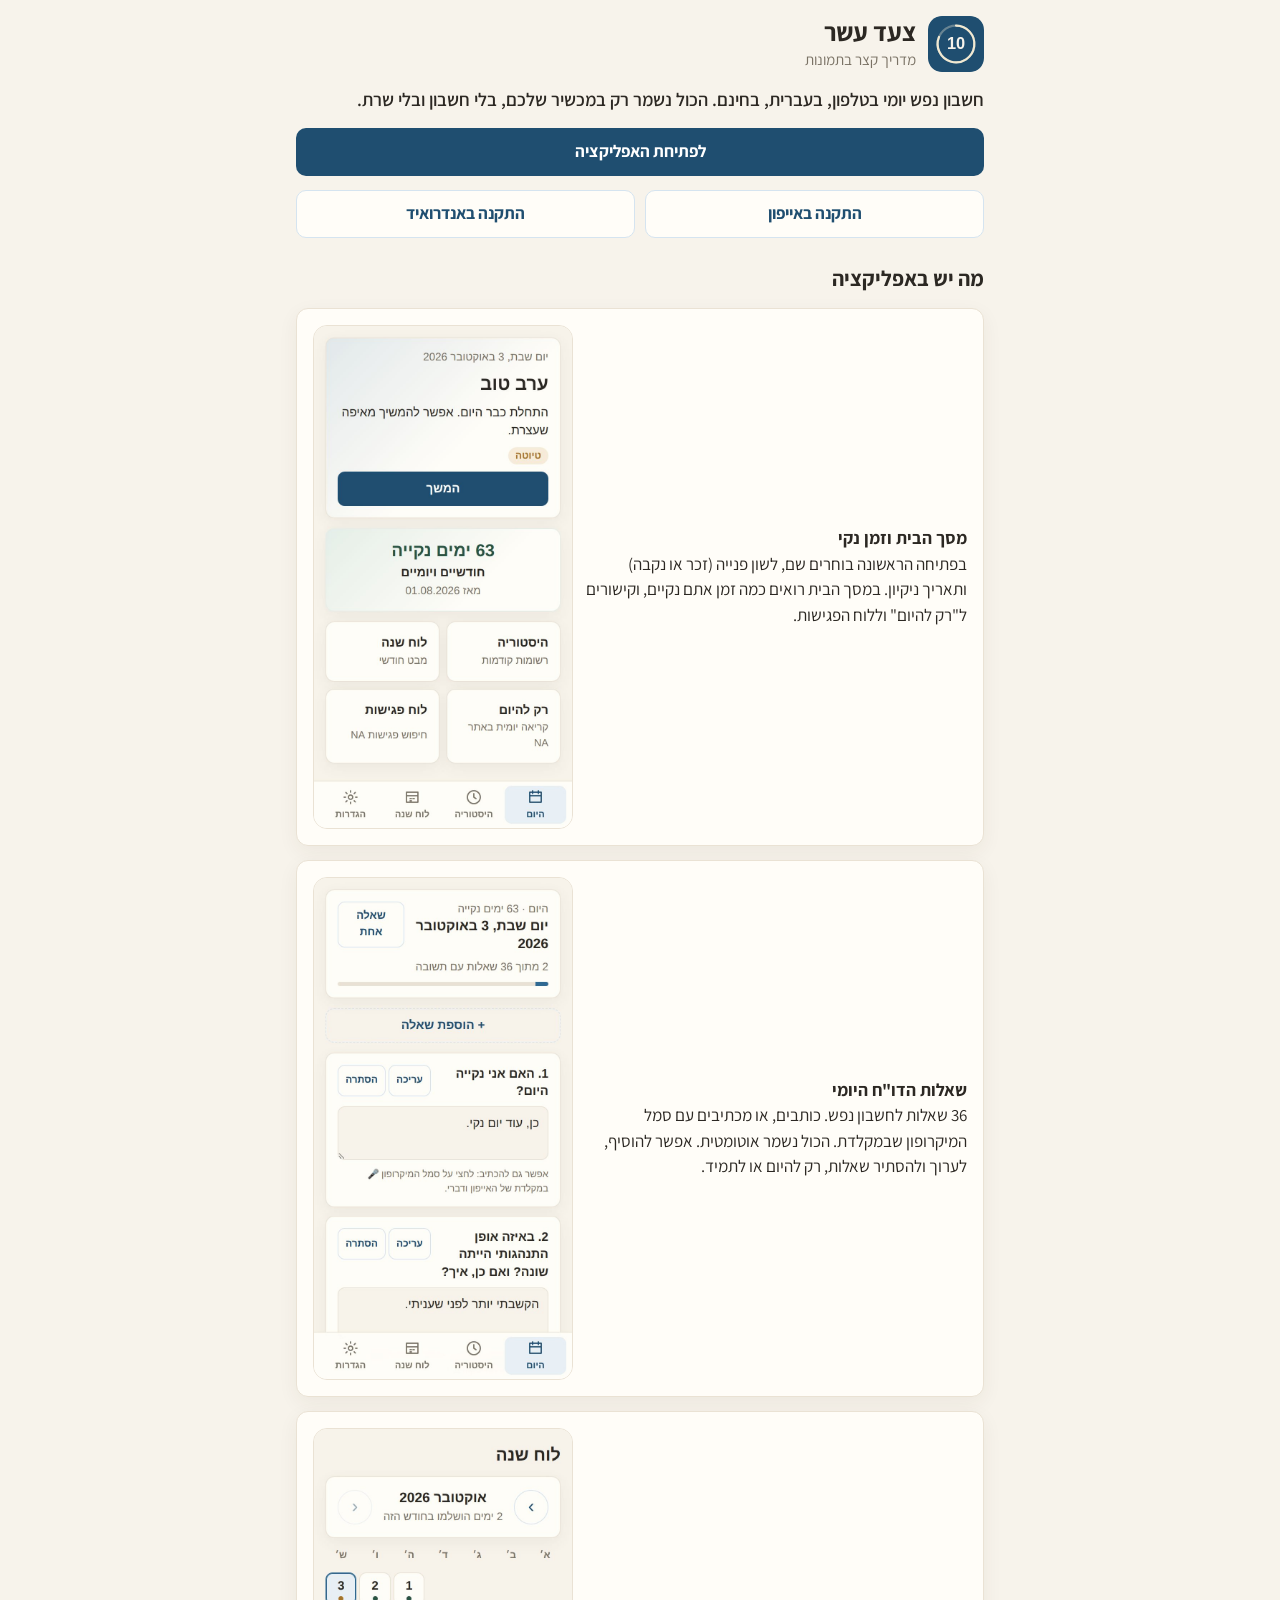
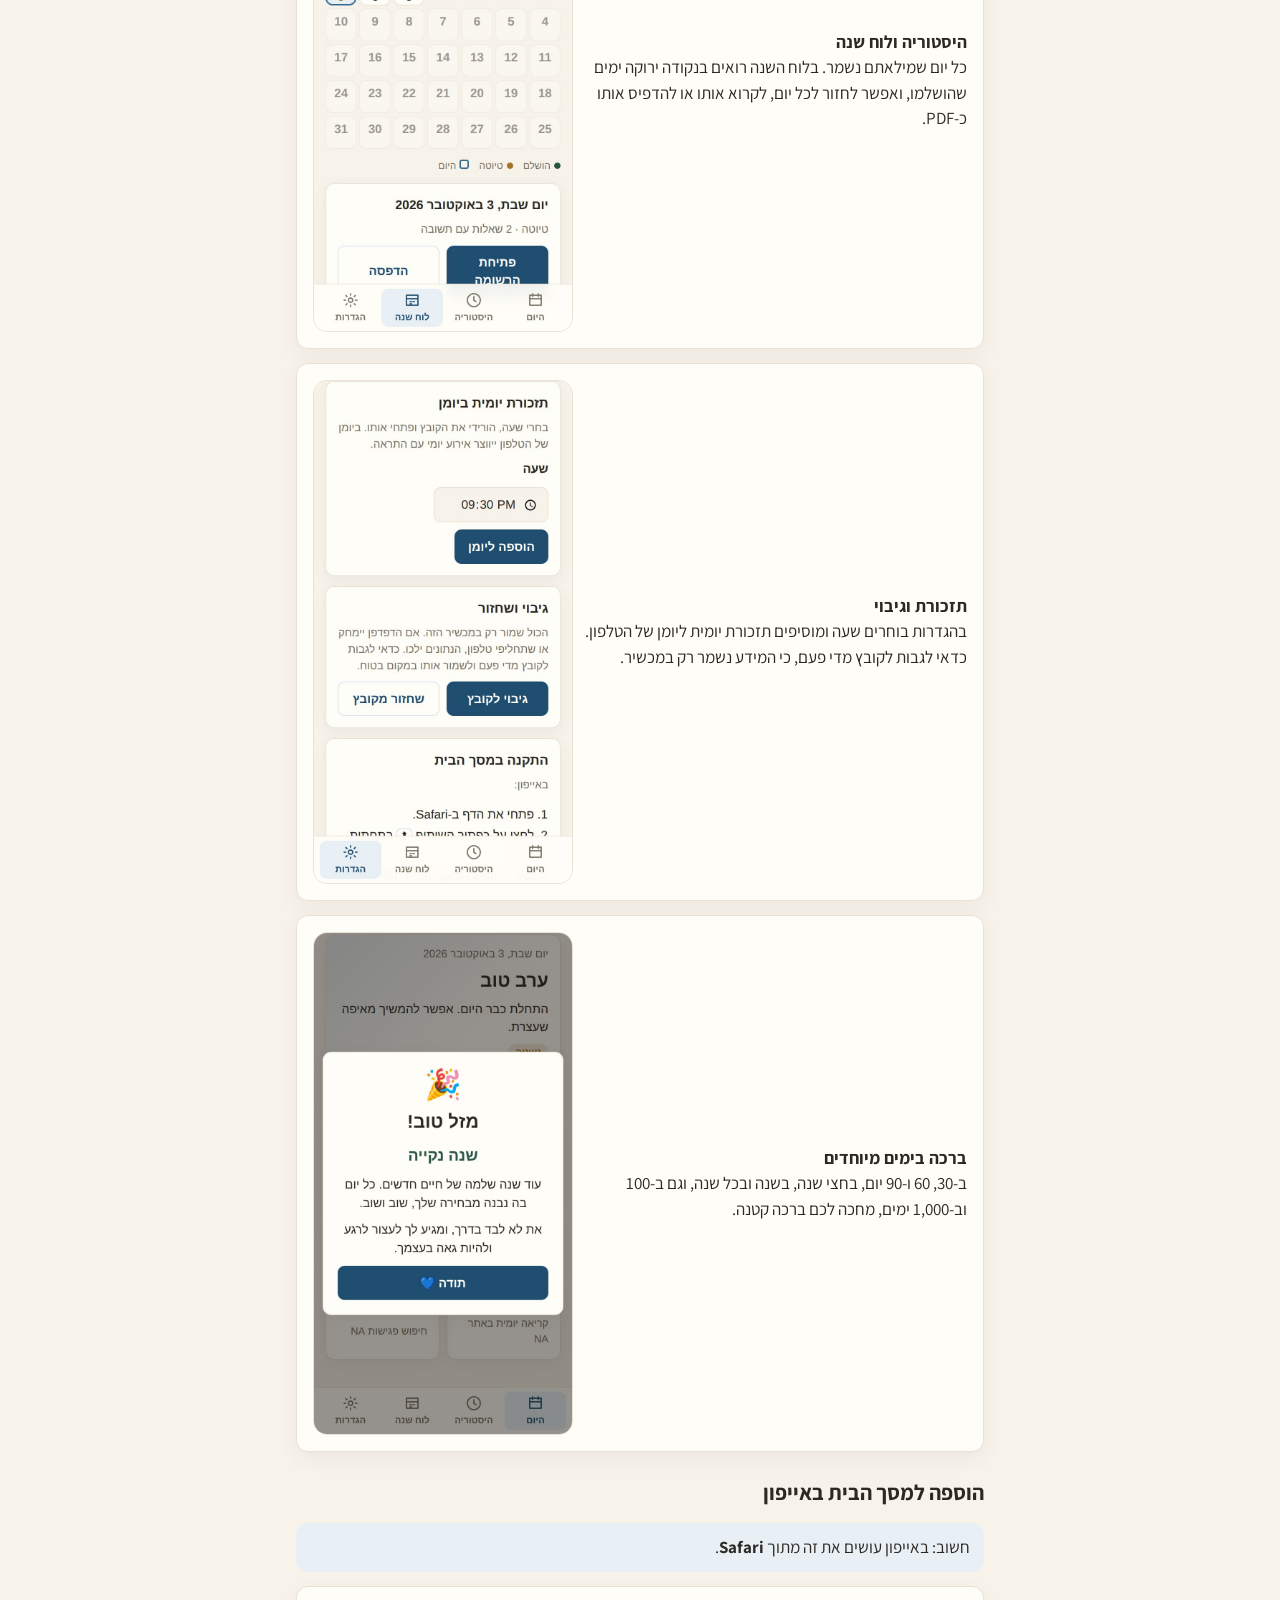
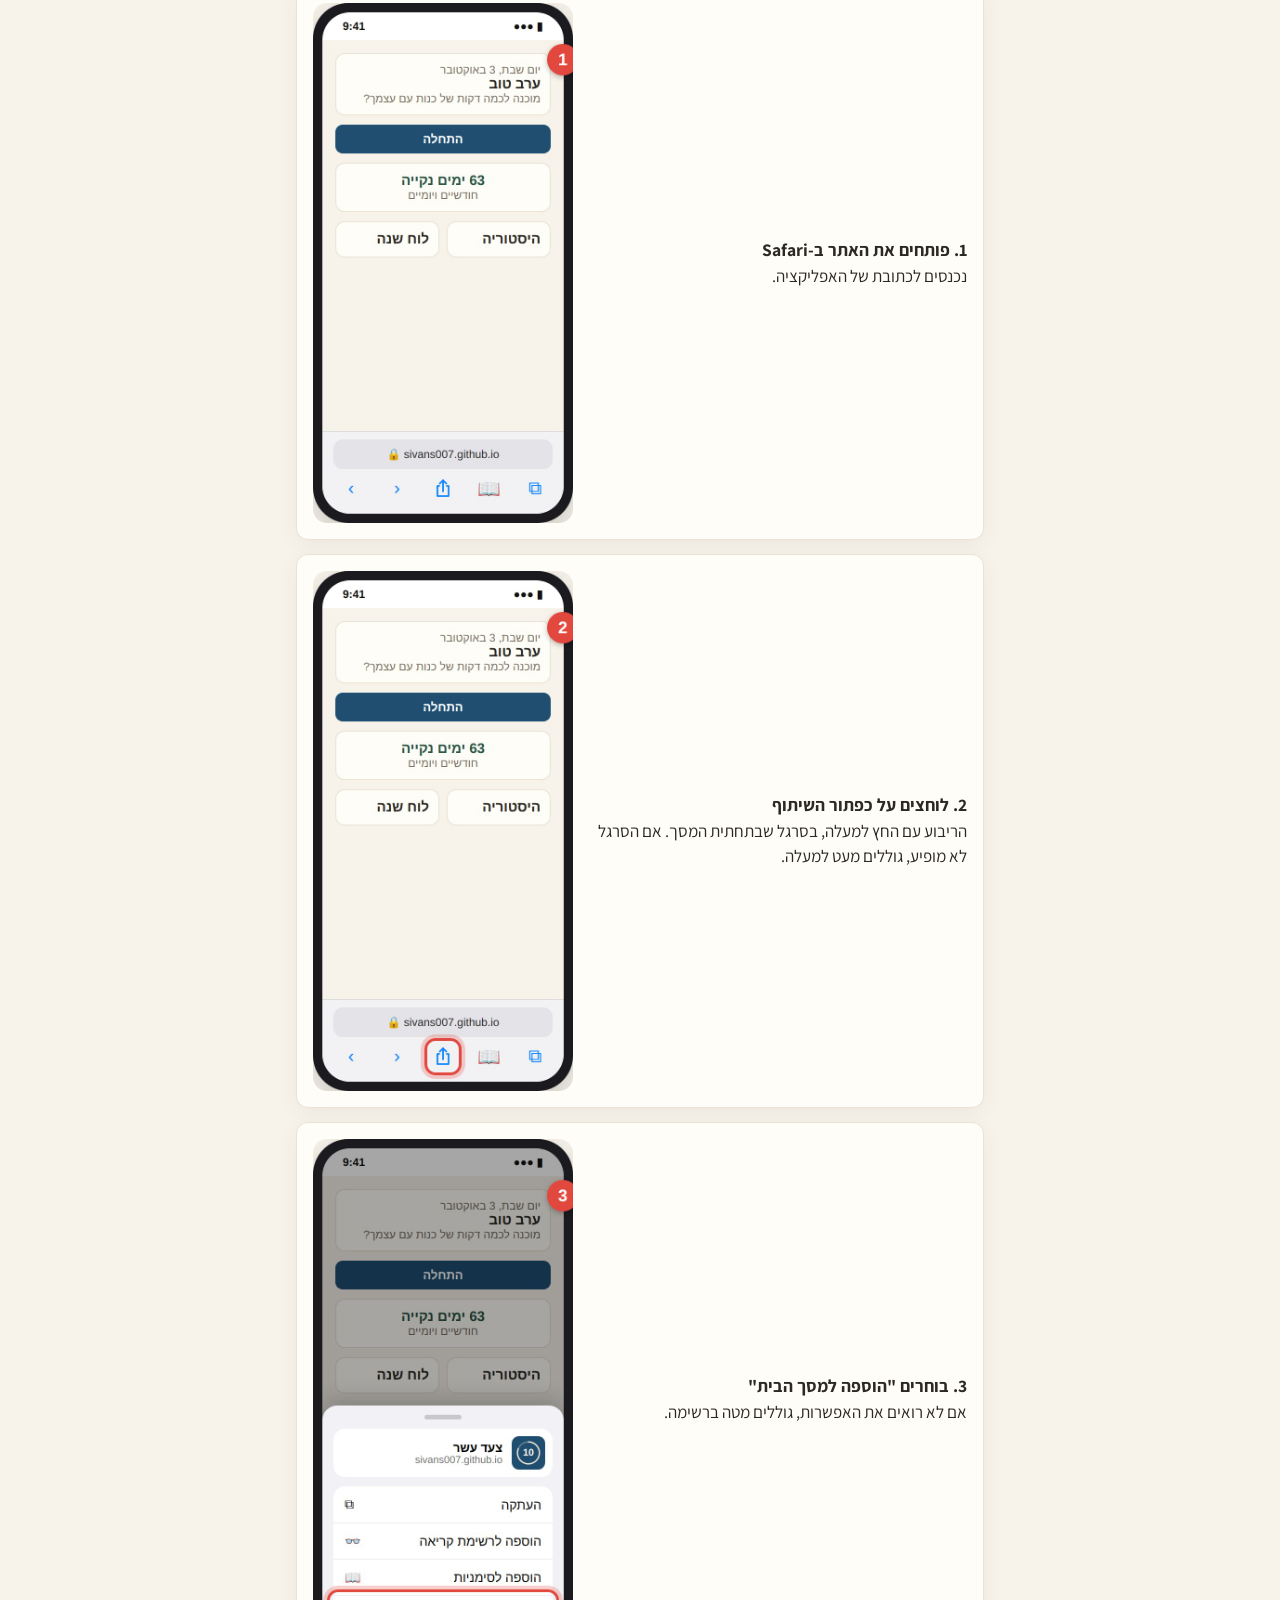
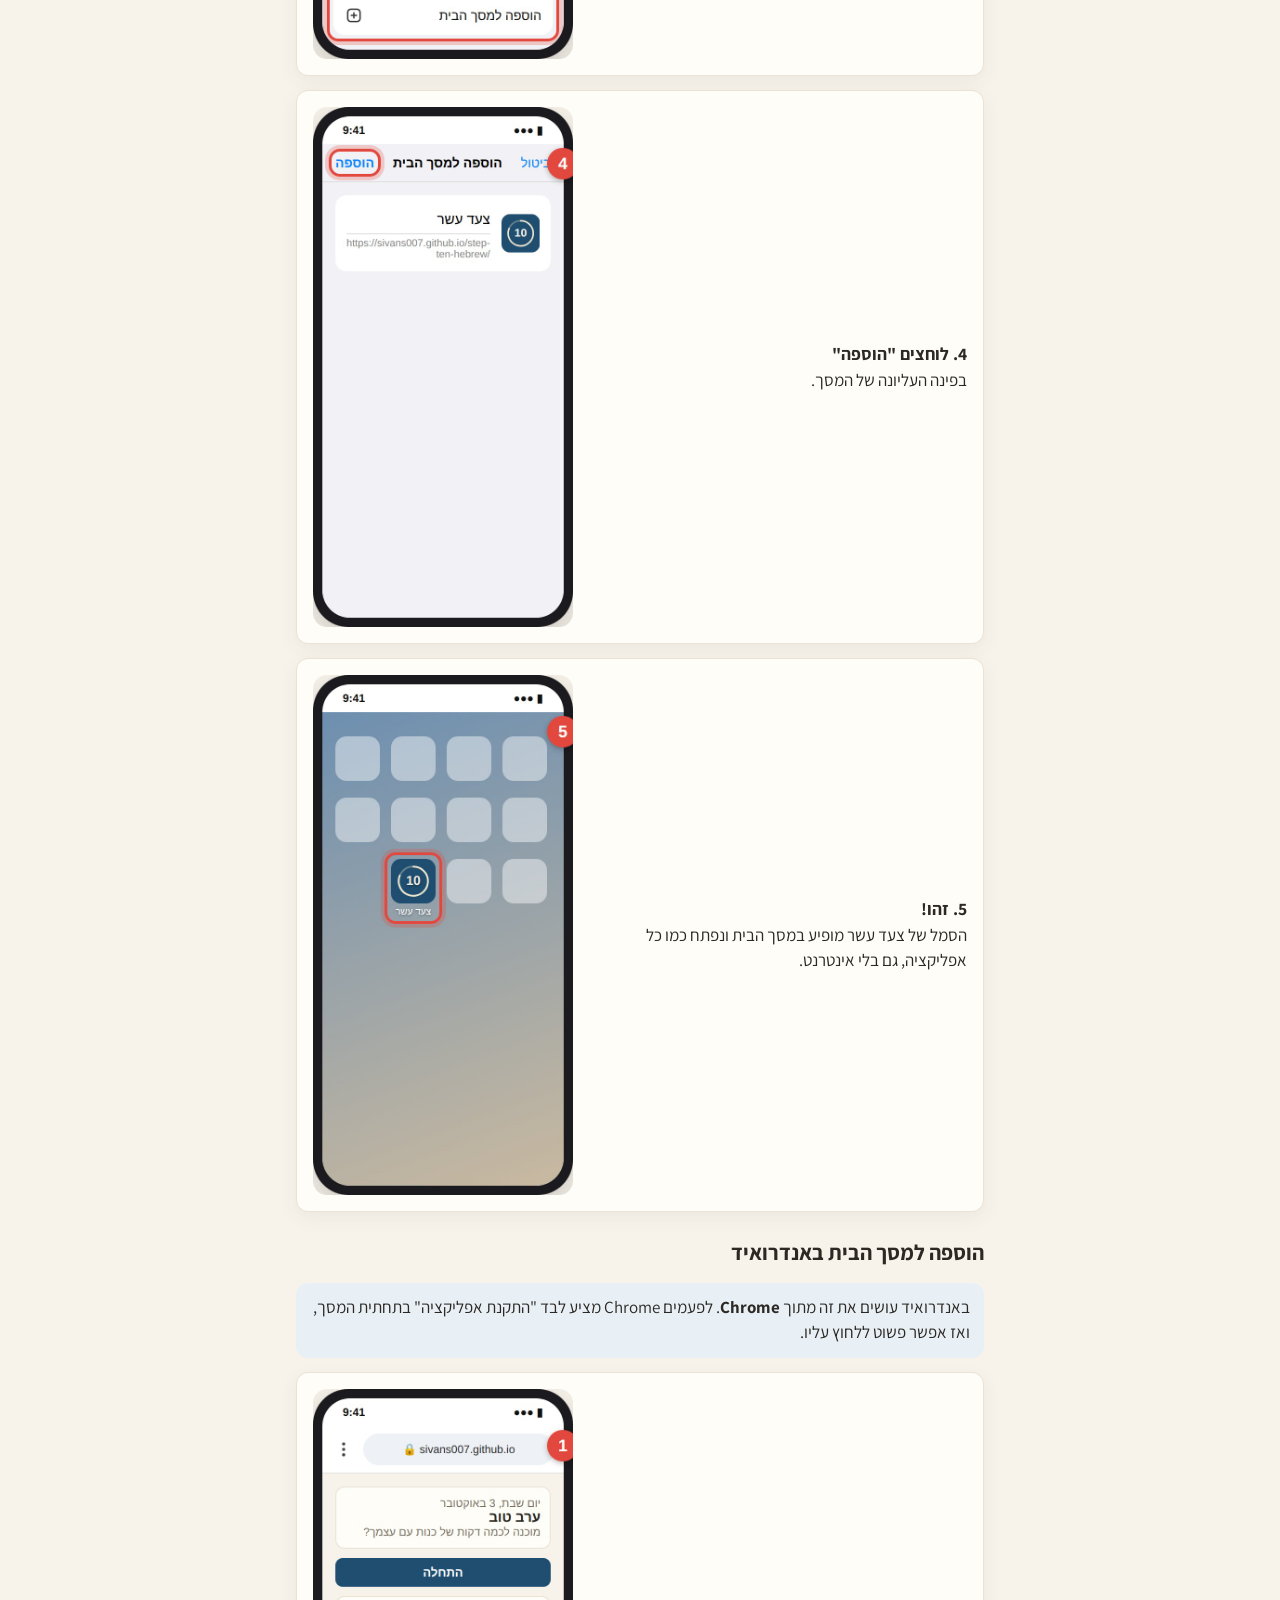
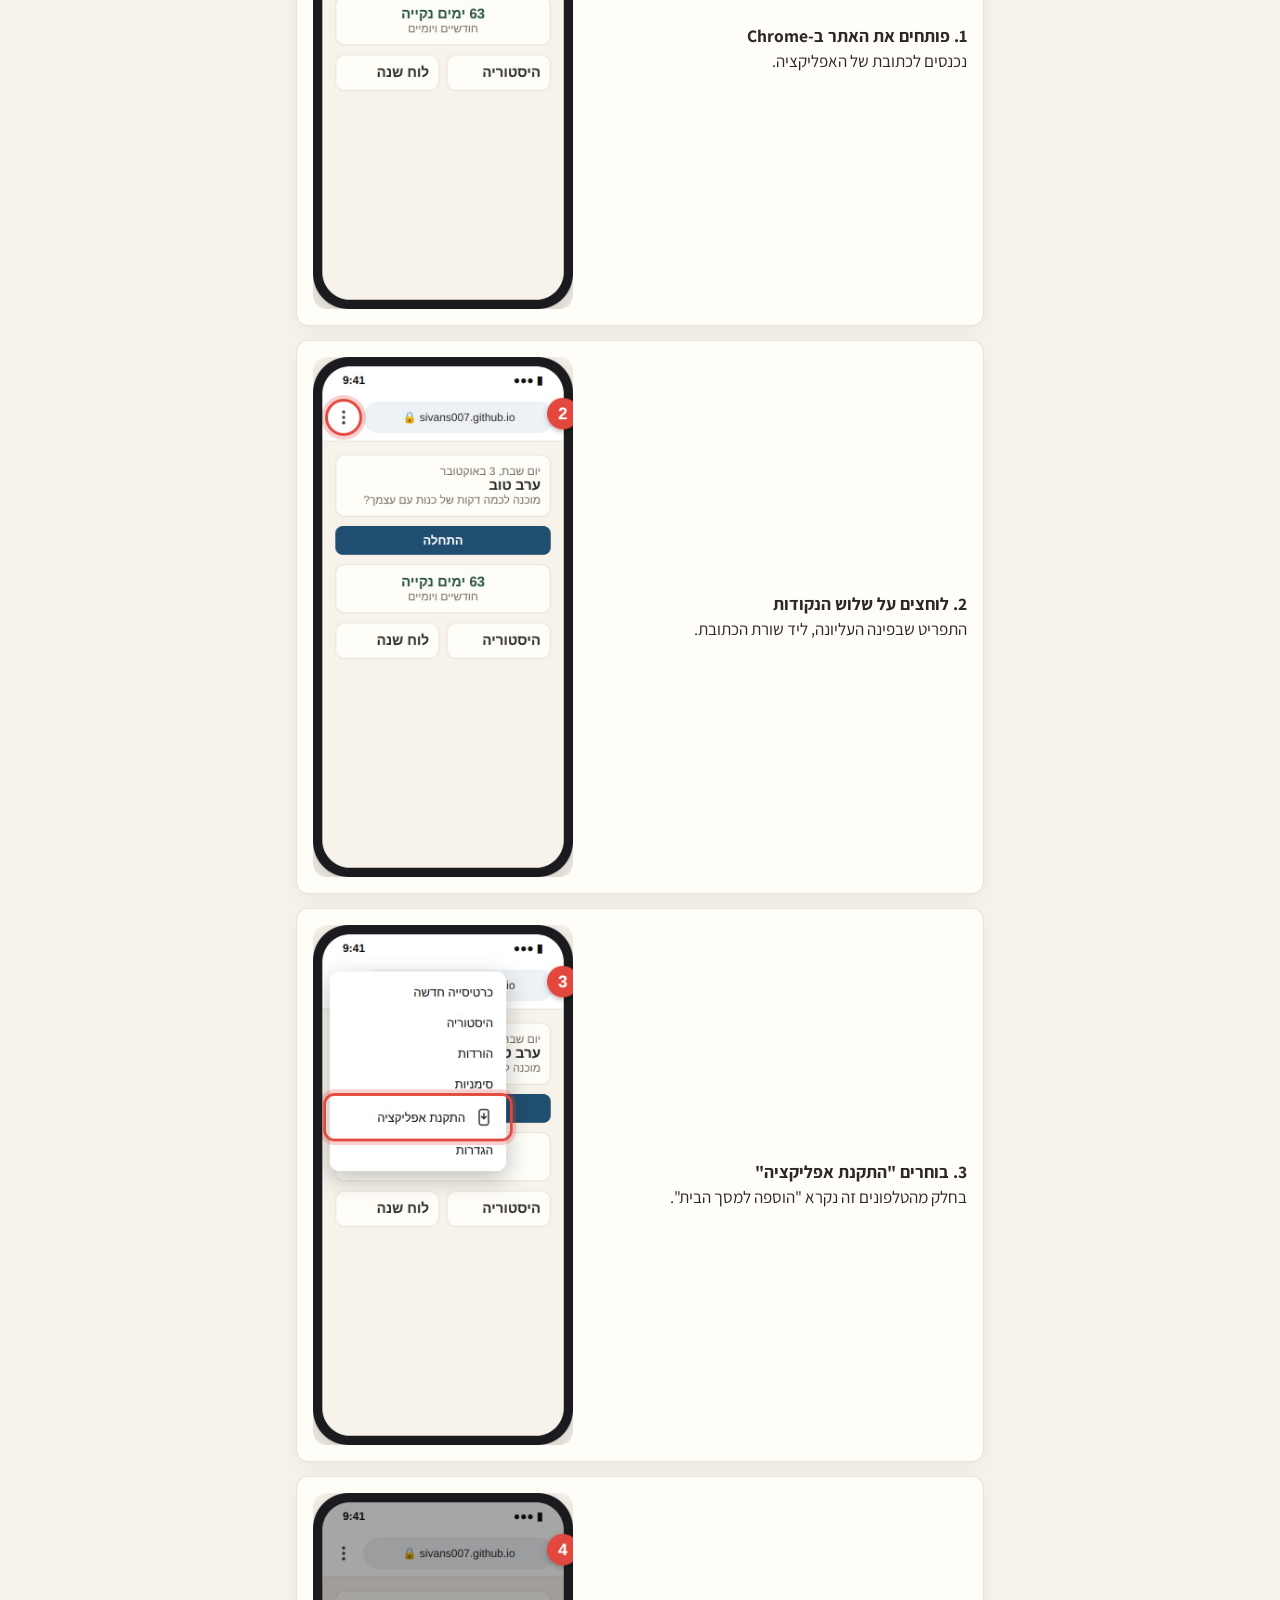
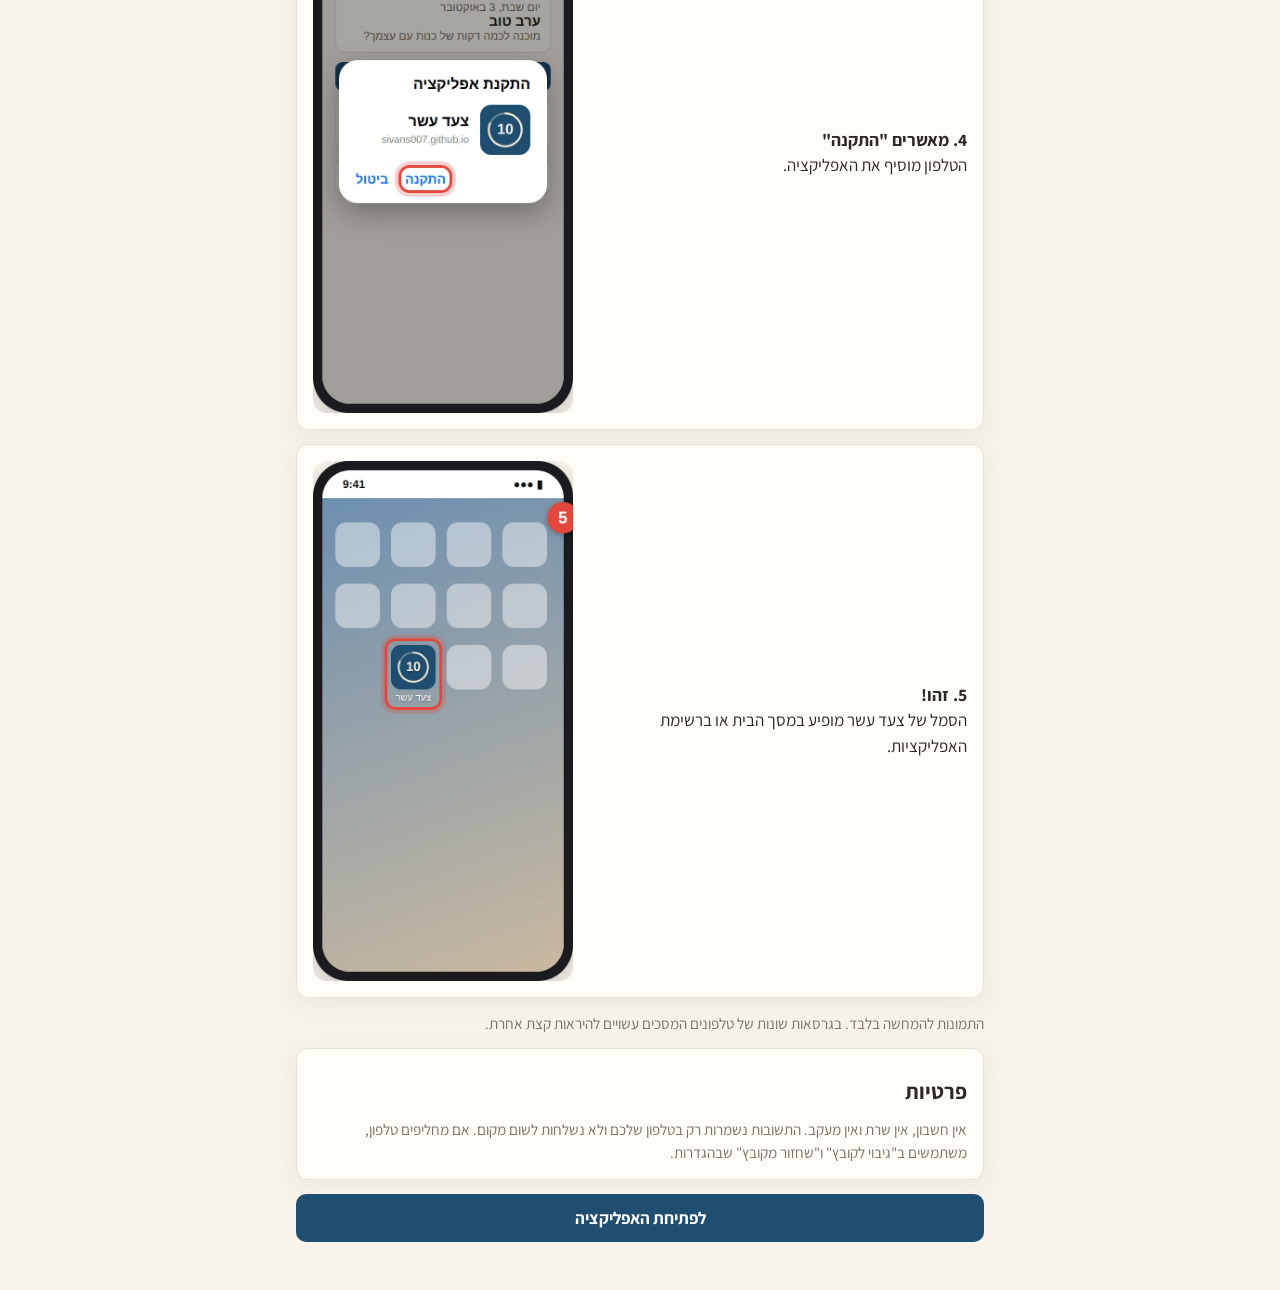
==== guide.html @ 10d36776 "Add an illustrated guide page with install steps guide.html explains the app briefly with screenshot" ====
<!doctype html>
<html lang="he" dir="rtl">
  <head>
    <meta charset="utf-8" />
    <meta name="viewport" content="width=device-width, initial-scale=1, viewport-fit=cover" />
    <title>צעד עשר: מדריך</title>
    <meta name="description" content="מדריך קצר לאפליקציית צעד עשר, ואיך מוסיפים אותה למסך הבית באייפון ובאנדרואיד." />
    <meta name="theme-color" content="#f7f3eb" media="(prefers-color-scheme: light)" />
    <meta name="theme-color" content="#1a1712" media="(prefers-color-scheme: dark)" />
    <link rel="manifest" href="manifest.webmanifest" />
    <link rel="icon" href="icons/icon.svg" type="image/svg+xml" />
    <link rel="apple-touch-icon" href="icons/apple-touch-icon.png" />
    <link rel="preconnect" href="https://fonts.googleapis.com" />
    <link rel="preconnect" href="https://fonts.gstatic.com" crossorigin />
    <link rel="stylesheet" href="https://fonts.googleapis.com/css2?family=Assistant:wght@400;600;700;800&display=swap" />
    <link rel="stylesheet" href="styles.css" />
    <style>
      .guide {
        padding-bottom: 48px;
      }

      .guide-top {
        display: flex;
        align-items: center;
        gap: 12px;
      }

      .guide-top img {
        border-radius: 14px;
      }

      .guide-top h1 {
        font-size: 1.6rem;
        line-height: 1.2;
      }

      .guide h2 {
        font-size: 1.35rem;
        margin-top: 10px;
      }

      .jump {
        display: grid;
        grid-template-columns: 1fr 1fr;
        gap: 10px;
      }

      .feature {
        display: grid;
        gap: 12px;
      }

      .feature h3,
      .step h3 {
        margin: 0;
        font-size: 1.1rem;
      }

      .shot {
        display: block;
        width: 100%;
        max-width: 300px;
        height: auto;
        justify-self: center;
        border-radius: 14px;
        border: 1px solid var(--line);
        background: #f7f3eb;
      }

      .steps {
        display: grid;
        gap: 14px;
      }

      .step {
        display: grid;
        gap: 10px;
      }

      .step .shot {
        border: 0;
        max-width: 260px;
        background: transparent;
      }

      .note {
        padding: 12px 14px;
        border-radius: var(--radius);
        background: var(--accent-soft);
        color: var(--text);
      }

      @media (min-width: 680px) {
        .feature,
        .step {
          grid-template-columns: 1fr 260px;
          align-items: center;
        }
      }
    </style>
  </head>
  <body>
    <main class="page guide">
      <header class="guide-top">
        <img src="icons/icon.svg" alt="" width="56" height="56" />
        <div>
          <h1>צעד עשר</h1>
          <p class="muted">מדריך קצר בתמונות</p>
        </div>
      </header>

      <p class="lead">חשבון נפש יומי בטלפון, בעברית, בחינם. הכול נשמר רק במכשיר שלכם, בלי חשבון ובלי שרת.</p>

      <div class="action-row">
        <a class="primary-button" href="./">לפתיחת האפליקציה</a>
      </div>

      <nav class="jump" aria-label="קפיצה להוראות התקנה">
        <a class="ghost-button" href="#iphone">התקנה באייפון</a>
        <a class="ghost-button" href="#android">התקנה באנדרואיד</a>
      </nav>

      <h2 id="what">מה יש באפליקציה</h2>

      <section class="card feature">
        <div>
          <h3>מסך הבית וזמן נקי</h3>
          <p>בפתיחה הראשונה בוחרים שם, לשון פנייה (זכר או נקבה) ותאריך ניקיון. במסך הבית רואים כמה זמן אתם נקיים, וקישורים ל"רק להיום" וללוח הפגישות.</p>
        </div>
        <img class="shot" src="guide/app-home.jpg" alt="מסך הבית: ברכה, כפתור התחלה וספירת ימים נקיים" width="360" height="700" loading="lazy" />
      </section>

      <section class="card feature">
        <div>
          <h3>שאלות הדו"ח היומי</h3>
          <p>36 שאלות לחשבון נפש. כותבים, או מכתיבים עם סמל המיקרופון שבמקלדת. הכול נשמר אוטומטית. אפשר להוסיף, לערוך ולהסתיר שאלות, רק להיום או לתמיד.</p>
        </div>
        <img class="shot" src="guide/app-questions.jpg" alt="מסך השאלות עם תשובות" width="360" height="700" loading="lazy" />
      </section>

      <section class="card feature">
        <div>
          <h3>היסטוריה ולוח שנה</h3>
          <p>כל יום שמילאתם נשמר. בלוח השנה רואים בנקודה ירוקה ימים שהושלמו, ואפשר לחזור לכל יום, לקרוא אותו או להדפיס אותו כ-PDF.</p>
        </div>
        <img class="shot" src="guide/app-calendar.jpg" alt="לוח שנה חודשי עם ימים מסומנים" width="360" height="700" loading="lazy" />
      </section>

      <section class="card feature">
        <div>
          <h3>תזכורת וגיבוי</h3>
          <p>בהגדרות בוחרים שעה ומוסיפים תזכורת יומית ליומן של הטלפון. כדאי לגבות לקובץ מדי פעם, כי המידע נשמר רק במכשיר.</p>
        </div>
        <img class="shot" src="guide/app-settings.jpg" alt="מסך ההגדרות: תזכורת ביומן וגיבוי" width="360" height="700" loading="lazy" />
      </section>

      <section class="card feature">
        <div>
          <h3>ברכה בימים מיוחדים</h3>
          <p>ב-30, 60 ו-90 יום, בחצי שנה, בשנה ובכל שנה, וגם ב-100 וב-1,000 ימים, מחכה לכם ברכה קטנה.</p>
        </div>
        <img class="shot" src="guide/app-milestone.jpg" alt="ברכת מזל טוב לשנה נקייה" width="360" height="700" loading="lazy" />
      </section>

      <h2 id="iphone">הוספה למסך הבית באייפון</h2>
      <p class="note">חשוב: באייפון עושים את זה מתוך <strong>Safari</strong>.</p>

      <div class="steps">
        <section class="card step">
          <div>
            <h3>1. פותחים את האתר ב-Safari</h3>
            <p>נכנסים לכתובת של האפליקציה.</p>
          </div>
          <img class="shot" src="guide/ios-1.jpg" alt="האפליקציה פתוחה ב-Safari" width="300" height="580" loading="lazy" />
        </section>
        <section class="card step">
          <div>
            <h3>2. לוחצים על כפתור השיתוף</h3>
            <p>הריבוע עם החץ למעלה, בסרגל שבתחתית המסך. אם הסרגל לא מופיע, גוללים מעט למעלה.</p>
          </div>
          <img class="shot" src="guide/ios-2.jpg" alt="כפתור השיתוף מסומן בתחתית המסך" width="300" height="580" loading="lazy" />
        </section>
        <section class="card step">
          <div>
            <h3>3. בוחרים "הוספה למסך הבית"</h3>
            <p>אם לא רואים את האפשרות, גוללים מטה ברשימה.</p>
          </div>
          <img class="shot" src="guide/ios-3.jpg" alt="ברשימת השיתוף מסומן: הוספה למסך הבית" width="300" height="580" loading="lazy" />
        </section>
        <section class="card step">
          <div>
            <h3>4. לוחצים "הוספה"</h3>
            <p>בפינה העליונה של המסך.</p>
          </div>
          <img class="shot" src="guide/ios-4.jpg" alt="מסך הוספה למסך הבית, הכפתור הוספה מסומן" width="300" height="580" loading="lazy" />
        </section>
        <section class="card step">
          <div>
            <h3>5. זהו!</h3>
            <p>הסמל של צעד עשר מופיע במסך הבית ונפתח כמו כל אפליקציה, גם בלי אינטרנט.</p>
          </div>
          <img class="shot" src="guide/ios-5.jpg" alt="הסמל של צעד עשר במסך הבית" width="300" height="580" loading="lazy" />
        </section>
      </div>

      <h2 id="android">הוספה למסך הבית באנדרואיד</h2>
      <p class="note">באנדרואיד עושים את זה מתוך <strong>Chrome</strong>. לפעמים Chrome מציע לבד "התקנת אפליקציה" בתחתית המסך, ואז אפשר פשוט ללחוץ עליו.</p>

      <div class="steps">
        <section class="card step">
          <div>
            <h3>1. פותחים את האתר ב-Chrome</h3>
            <p>נכנסים לכתובת של האפליקציה.</p>
          </div>
          <img class="shot" src="guide/android-1.jpg" alt="האפליקציה פתוחה ב-Chrome" width="300" height="580" loading="lazy" />
        </section>
        <section class="card step">
          <div>
            <h3>2. לוחצים על שלוש הנקודות</h3>
            <p>התפריט שבפינה העליונה, ליד שורת הכתובת.</p>
          </div>
          <img class="shot" src="guide/android-2.jpg" alt="כפתור התפריט מסומן" width="300" height="580" loading="lazy" />
        </section>
        <section class="card step">
          <div>
            <h3>3. בוחרים "התקנת אפליקציה"</h3>
            <p>בחלק מהטלפונים זה נקרא "הוספה למסך הבית".</p>
          </div>
          <img class="shot" src="guide/android-3.jpg" alt="בתפריט מסומן: התקנת אפליקציה" width="300" height="580" loading="lazy" />
        </section>
        <section class="card step">
          <div>
            <h3>4. מאשרים "התקנה"</h3>
            <p>הטלפון מוסיף את האפליקציה.</p>
          </div>
          <img class="shot" src="guide/android-4.jpg" alt="חלון התקנת אפליקציה, הכפתור התקנה מסומן" width="300" height="580" loading="lazy" />
        </section>
        <section class="card step">
          <div>
            <h3>5. זהו!</h3>
            <p>הסמל של צעד עשר מופיע במסך הבית או ברשימת האפליקציות.</p>
          </div>
          <img class="shot" src="guide/android-5.jpg" alt="הסמל של צעד עשר במסך הבית" width="300" height="580" loading="lazy" />
        </section>
      </div>

      <p class="muted">התמונות להמחשה בלבד. בגרסאות שונות של טלפונים המסכים עשויים להיראות קצת אחרת.</p>

      <section class="card settings-block">
        <h2>פרטיות</h2>
        <p class="muted">אין חשבון, אין שרת ואין מעקב. התשובות נשמרות רק בטלפון שלכם ולא נשלחות לשום מקום. אם מחליפים טלפון, משתמשים ב"גיבוי לקובץ" ו"שחזור מקובץ" שבהגדרות.</p>
      </section>

      <div class="action-row">
        <a class="primary-button" href="./">לפתיחת האפליקציה</a>
      </div>
    </main>
  </body>
</html>
---- styles.css ----
:root {
  color-scheme: light dark;
  --bg: #f7f3eb;
  --surface: #fffdf8;
  --text: #2c2823;
  --muted: #7a7265;
  --line: #eae2d4;
  --accent: #2e6a94;
  --accent-2: #1f4e70;
  --accent-soft: #e8f0f6;
  --accent-line: #d5e4f0;
  --on-accent: #ffffff;
  --danger: #b0453b;
  --green: #2a5443;
  --green-soft: #e5eee8;
  --amber: #a8742a;
  --amber-soft: #f7ecd9;
  --radius: 12px;
  --shadow: 0 6px 20px rgba(70, 55, 30, 0.06);
  --nav-h: 64px;
}

@media (prefers-color-scheme: dark) {
  :root {
    --bg: #1a1712;
    --surface: #241f19;
    --text: #f3ece0;
    --muted: #b3a895;
    --line: #3a332a;
    --accent: #7fb4da;
    --accent-2: #a9cde6;
    --accent-soft: #1e2a33;
    --accent-line: #2c3b45;
    --on-accent: #10202c;
    --danger: #e9948b;
    --green: #86c5a4;
    --green-soft: #1b2a23;
    --amber: #e3b56f;
    --amber-soft: #33291b;
    --shadow: none;
  }
}

* {
  box-sizing: border-box;
}

html {
  -webkit-text-size-adjust: 100%;
}

body {
  margin: 0;
  min-height: 100vh;
  background: var(--bg);
  color: var(--text);
  font-family: "Assistant", "Segoe UI", Arial, "Noto Sans Hebrew", sans-serif;
  font-size: 17px;
  line-height: 1.5;
  -webkit-font-smoothing: antialiased;
  overflow-x: hidden;
}

button,
input,
textarea,
select {
  font: inherit;
  color: inherit;
}

button {
  cursor: pointer;
}

button:disabled {
  cursor: not-allowed;
  opacity: 0.45;
}

:focus-visible {
  outline: 3px solid var(--accent);
  outline-offset: 2px;
}

h1,
h2,
p {
  margin: 0;
}

.page {
  width: min(100%, 720px);
  margin: 0 auto;
  padding: max(16px, env(safe-area-inset-top)) 16px calc(var(--nav-h) + 40px + env(safe-area-inset-bottom));
  display: grid;
  gap: 14px;
}

.page-title {
  font-size: 1.5rem;
  line-height: 1.25;
  padding-top: 6px;
}

.card {
  background: var(--surface);
  border: 1px solid var(--line);
  border-radius: var(--radius);
  box-shadow: var(--shadow);
  padding: 16px;
}

.muted {
  color: var(--muted);
  font-size: 0.95rem;
}

.warning {
  padding: 12px 14px;
  border-radius: var(--radius);
  background: var(--amber-soft);
  color: var(--amber);
  font-weight: 600;
}

/* כפתורים */

.primary-button,
.ghost-button,
.danger-button,
.file-button {
  display: inline-flex;
  align-items: center;
  justify-content: center;
  gap: 6px;
  min-height: 48px;
  padding: 10px 18px;
  border-radius: 10px;
  font-weight: 700;
  text-align: center;
  text-decoration: none;
  border: 1px solid transparent;
}

.primary-button {
  background: var(--accent-2);
  color: var(--on-accent);
}

@media (prefers-color-scheme: dark) {
  .primary-button {
    background: var(--accent);
  }
}

.ghost-button,
.file-button {
  background: var(--surface);
  border-color: var(--accent-line);
  color: var(--accent-2);
}

.danger-button {
  background: transparent;
  border-color: color-mix(in srgb, var(--danger) 40%, var(--line));
  color: var(--danger);
}

.small {
  min-height: 44px;
  padding: 8px 14px;
  font-size: 0.95rem;
}

.tiny {
  min-height: 44px;
  min-width: 44px;
  padding: 6px 10px;
  font-size: 0.85rem;
  font-weight: 600;
}

.wide {
  width: 100%;
}

.link-button {
  justify-self: start;
  min-height: 44px;
  padding: 8px 0;
  border: 0;
  background: none;
  color: var(--accent-2);
  font-weight: 700;
  text-decoration: underline;
  text-underline-offset: 3px;
}

.icon-button {
  width: 48px;
  height: 48px;
  border-radius: 50%;
  border: 1px solid var(--accent-line);
  background: var(--surface);
  color: var(--accent-2);
  font-size: 1.6rem;
  line-height: 1;
}

.action-row {
  display: flex;
  flex-wrap: wrap;
  gap: 10px;
}

.action-row > * {
  flex: 1 1 140px;
}

.inline-actions {
  display: flex;
  gap: 8px;
  flex-wrap: wrap;
}

/* טפסים */

.text-input,
.answer-area {
  width: 100%;
  min-height: 48px;
  padding: 10px 12px;
  border: 1px solid var(--line);
  border-radius: 10px;
  background: var(--bg);
  color: var(--text);
}

.answer-area {
  display: block;
  resize: vertical;
  line-height: 1.55;
  font-size: 17px;
}

.text-input:focus,
.answer-area:focus {
  outline: none;
  border-color: var(--accent);
  box-shadow: 0 0 0 3px var(--accent-soft);
}

.field {
  display: grid;
  gap: 6px;
  margin: 0;
  padding: 0;
  border: 0;
  min-width: 0;
}

.field > span,
.field > legend {
  font-weight: 700;
  padding: 0;
  margin-bottom: 6px;
}

.choice-row {
  display: flex;
  flex-wrap: wrap;
  gap: 10px;
}

.choice {
  display: inline-flex;
  align-items: center;
  flex-wrap: wrap;
  gap: 10px;
  min-height: 48px;
  padding: 6px 14px;
  border: 1px solid var(--line);
  border-radius: 10px;
  background: var(--bg);
  cursor: pointer;
}

.choice input[type="radio"] {
  width: 22px;
  height: 22px;
  margin: 0;
  accent-color: var(--accent-2);
}

.choice:has(input:checked) {
  border-color: var(--accent);
  background: var(--accent-soft);
}

.stack {
  display: grid;
  gap: 14px;
}

.file-button {
  position: relative;
  overflow: hidden;
  cursor: pointer;
}

.file-button input {
  position: absolute;
  inset: 0;
  opacity: 0;
  cursor: pointer;
}

.inline-form {
  display: flex;
  flex-wrap: wrap;
  align-items: end;
  gap: 10px;
}

.compact {
  flex: 0 1 160px;
}

.time-input,
.date-input {
  direction: ltr;
  text-align: right;
}

/* פתיחה */

.setup {
  display: grid;
  gap: 12px;
  padding-top: 24px;
  text-align: center;
}

.setup-icon {
  justify-self: center;
  border-radius: 18px;
}

.setup h1 {
  font-size: 2rem;
}

.lead {
  font-size: 1.15rem;
  font-weight: 600;
}

.setup-guide {
  justify-self: center;
}

.setup-form {
  display: grid;
  gap: 18px;
  margin-top: 8px;
  text-align: right;
}

/* מסך היום */

.hero {
  display: grid;
  gap: 10px;
  background: linear-gradient(135deg, color-mix(in srgb, var(--accent) 14%, var(--surface)), var(--surface) 60%);
}

.hero h1 {
  font-size: 1.6rem;
  line-height: 1.25;
}

.quick-grid {
  display: grid;
  grid-template-columns: 1fr 1fr;
  gap: 10px;
}

.quick-card {
  display: grid;
  text-decoration: none;
  gap: 2px;
  min-height: 72px;
  text-align: right;
  color: var(--text);
}

.quick-card span {
  color: var(--muted);
  font-size: 0.9rem;
}

.status-chip {
  display: inline-block;
  justify-self: start;
  padding: 2px 10px;
  border-radius: 999px;
  font-size: 0.85rem;
  font-weight: 700;
  background: var(--accent-soft);
  color: var(--accent-2);
}

.status-completed {
  background: var(--green-soft);
  color: var(--green);
}

.status-partial {
  background: var(--amber-soft);
  color: var(--amber);
}

.install-hint {
  display: grid;
  gap: 10px;
  border-color: var(--accent-line);
  background: var(--accent-soft);
}

.install-steps {
  margin: 6px 0 0;
  padding-inline-start: 20px;
  display: grid;
  gap: 4px;
}

.share-glyph {
  display: inline-block;
  padding: 0 4px;
  border: 1px solid var(--accent-line);
  border-radius: 6px;
  font-size: 0.85em;
}

.entry-header {
  display: grid;
  gap: 8px;
}

.entry-header-top {
  display: flex;
  justify-content: space-between;
  align-items: start;
  gap: 10px;
}

.entry-header h1 {
  font-size: 1.2rem;
  line-height: 1.3;
}

.progress-line {
  font-size: 0.95rem;
  color: var(--muted);
}

.autosave {
  color: var(--green);
  font-weight: 700;
}

.progress-track {
  height: 6px;
  border-radius: 999px;
  background: var(--line);
  overflow: hidden;
}

.progress-fill {
  height: 100%;
  background: var(--accent);
  transition: width 0.3s ease;
}

.question-stack {
  display: grid;
  gap: 12px;
}

.question-card {
  display: grid;
  gap: 10px;
}

.question-head {
  display: flex;
  align-items: start;
  justify-content: space-between;
  gap: 8px;
}

.question-title {
  font-size: 1.08rem;
  line-height: 1.4;
  font-weight: 700;
}

.question-tools {
  display: flex;
  gap: 4px;
  flex-shrink: 0;
}

.dictation-hint {
  font-size: 0.82rem;
  color: var(--muted);
}

.add-question {
  min-height: 48px;
  border: 1px dashed var(--accent-line);
  border-radius: var(--radius);
  background: transparent;
  color: var(--accent-2);
  font-weight: 700;
}

.question-nav {
  display: grid;
  grid-template-columns: 1fr 1fr;
  gap: 10px;
}

.hidden-questions {
  display: grid;
  gap: 8px;
}

.hidden-question {
  display: flex;
  align-items: center;
  justify-content: space-between;
  gap: 10px;
  padding: 10px 14px;
  color: var(--muted);
}

.danger-zone {
  display: grid;
  padding-top: 8px;
}

/* חלון */

.dialog-backdrop {
  position: fixed;
  inset: 0;
  z-index: 40;
  background: rgba(20, 16, 10, 0.45);
}

.dialog {
  position: fixed;
  z-index: 41;
  left: 50%;
  bottom: max(16px, env(safe-area-inset-bottom));
  transform: translateX(-50%);
  width: min(calc(100% - 24px), 560px);
  max-height: calc(100vh - 40px);
  overflow-y: auto;
  display: grid;
  gap: 12px;
}

.dialog h2 {
  font-size: 1.2rem;
}

.dialog-question {
  padding: 10px 12px;
  border-radius: 10px;
  background: var(--bg);
}

.scope-options {
  display: grid;
  gap: 8px;
}

.scope-options .date-input {
  flex: 1 1 140px;
  min-height: 44px;
}

/* היסטוריה */

.group-label {
  font-size: 0.95rem;
  color: var(--muted);
  font-weight: 700;
  margin-top: 6px;
}

.history-group {
  display: grid;
  gap: 10px;
}

.history-card {
  display: grid;
  gap: 10px;
}

.history-main {
  display: grid;
  gap: 4px;
  min-width: 0;
}

.history-preview {
  font-size: 0.92rem;
  overflow-wrap: anywhere;
}

.empty-state {
  display: grid;
  gap: 10px;
  justify-items: start;
}

/* לוח שנה */

.calendar-head {
  display: flex;
  align-items: center;
  justify-content: space-between;
  gap: 8px;
}

.calendar-title {
  text-align: center;
}

.calendar-title h2 {
  font-size: 1.2rem;
}

.calendar-daynames,
.calendar-grid {
  display: grid;
  grid-template-columns: repeat(7, minmax(0, 1fr));
  gap: 4px;
}

.calendar-daynames span {
  text-align: center;
  color: var(--muted);
  font-size: 0.85rem;
  font-weight: 700;
}

.calendar-day {
  display: grid;
  justify-items: center;
  align-content: center;
  gap: 2px;
  min-height: 46px;
  padding: 4px 0;
  border: 1px solid var(--line);
  border-radius: 10px;
  background: var(--surface);
  font-weight: 700;
}

.calendar-day.is-today {
  border-color: var(--accent);
  box-shadow: inset 0 0 0 1px var(--accent);
}

.calendar-day.selected {
  background: var(--accent-soft);
}

.day-dot {
  width: 7px;
  height: 7px;
  border-radius: 50%;
}

.dot-completed {
  background: var(--green);
}

.dot-partial {
  background: var(--amber);
}

.calendar-legend {
  display: flex;
  flex-wrap: wrap;
  gap: 14px;
  font-size: 0.85rem;
  color: var(--muted);
}

.legend::before {
  content: "";
  display: inline-block;
  width: 9px;
  height: 9px;
  margin-inline-end: 5px;
  border-radius: 50%;
}

.legend-completed::before {
  background: var(--green);
}

.legend-partial::before {
  background: var(--amber);
}

.legend-today::before {
  border-radius: 3px;
  border: 2px solid var(--accent);
}

.calendar-day-panel {
  display: grid;
  gap: 10px;
}

.calendar-day-panel h2 {
  font-size: 1.1rem;
}

/* הגדרות */

.settings-block {
  display: grid;
  gap: 10px;
}

.settings-block h2 {
  font-size: 1.15rem;
}

/* ניווט תחתון */

.bottom-nav {
  position: fixed;
  inset-inline: 0;
  bottom: 0;
  z-index: 30;
  display: grid;
  grid-template-columns: repeat(4, 1fr);
  padding: 6px 8px max(6px, env(safe-area-inset-bottom));
  background: color-mix(in srgb, var(--surface) 94%, transparent);
  border-top: 1px solid var(--line);
  backdrop-filter: blur(10px);
}

.bottom-nav[hidden] {
  display: none;
}

.nav-item {
  display: grid;
  justify-items: center;
  gap: 2px;
  min-height: 52px;
  padding: 4px 0;
  border: 0;
  border-radius: 10px;
  background: none;
  color: var(--muted);
  font-size: 0.8rem;
  font-weight: 700;
}

.nav-item svg {
  width: 24px;
  height: 24px;
  fill: none;
  stroke: currentColor;
  stroke-width: 1.8;
  stroke-linecap: round;
  stroke-linejoin: round;
}

.nav-item.active {
  color: var(--accent-2);
  background: var(--accent-soft);
}

.toast {
  position: fixed;
  z-index: 60;
  left: 50%;
  bottom: calc(var(--nav-h) + 20px + env(safe-area-inset-bottom));
  transform: translate(-50%, 20px);
  max-width: calc(100% - 32px);
  padding: 10px 16px;
  border-radius: 10px;
  background: var(--text);
  color: var(--bg);
  font-weight: 600;
  opacity: 0;
  pointer-events: none;
  transition: opacity 0.2s ease, transform 0.2s ease;
}

.toast.visible {
  opacity: 1;
  transform: translate(-50%, 0);
}

.print-root {
  display: none;
}

/* הדפסה: רק הרשומה, בשחור על לבן */

@media print {
  @page {
    margin: 16mm;
  }

  body {
    background: #fff;
    color: #000;
    font-size: 12pt;
  }

  #app,
  #nav,
  #toast {
    display: none !important;
  }

  .print-root {
    display: block;
  }

  .print-sheet h1 {
    font-size: 18pt;
    margin-bottom: 4pt;
  }

  .print-meta {
    color: #444;
    margin-bottom: 14pt;
    padding-bottom: 8pt;
    border-bottom: 1px solid #999;
  }

  .print-item {
    break-inside: avoid;
    margin-bottom: 12pt;
  }

  .print-question {
    font-weight: 700;
    margin-bottom: 3pt;
  }

  .print-answer {
    white-space: pre-wrap;
    min-height: 1.4em;
    padding-inline-start: 10pt;
    border-inline-start: 2px solid #ccc;
  }
}

/* זמן נקי */

.clean-time {
  display: grid;
  gap: 2px;
  text-align: center;
  border-color: var(--green-soft);
  background: linear-gradient(135deg, var(--green-soft), var(--surface) 70%);
}

.clean-days {
  font-size: 1.5rem;
  font-weight: 800;
  color: var(--green);
  line-height: 1.25;
}

.clean-detail {
  font-weight: 600;
}

/* ברכת אבן דרך */

.celebrate {
  top: 50%;
  bottom: auto;
  transform: translate(-50%, -50%);
  overflow: hidden;
  text-align: center;
  justify-items: center;
  padding: 24px 20px 20px;
  animation: celebrate-in 0.45s ease-out both;
}

.celebrate h2 {
  font-size: 1.6rem;
}

.celebrate-emoji {
  font-size: 2.6rem;
  line-height: 1;
}

.celebrate-big {
  font-size: 1.35rem;
  font-weight: 800;
  color: var(--green);
}

.confetti {
  position: absolute;
  inset: 0;
  pointer-events: none;
}

.confetti span {
  position: absolute;
  top: -12px;
  left: calc((var(--i) * 4.2%) + 1%);
  width: 8px;
  height: 12px;
  border-radius: 2px;
  background: var(--accent);
  opacity: 0;
  animation: confetti-fall 2.6s ease-in calc(var(--i) * 0.07s) 2 both;
}

.confetti span:nth-child(2n) {
  animation-duration: 3.2s;
  width: 6px;
}

.confetti span:nth-child(5n) {
  animation-duration: 2.1s;
  top: -40px;
}

.confetti span:nth-child(3n) {
  background: var(--amber);
}

.confetti span:nth-child(3n + 1) {
  background: var(--green);
}

@keyframes confetti-fall {
  0% {
    transform: translateY(0) rotate(0);
    opacity: 1;
  }
  100% {
    transform: translateY(420px) rotate(540deg);
    opacity: 0;
  }
}

@keyframes celebrate-in {
  from {
    opacity: 0;
    transform: translate(-50%, -46%) scale(0.94);
  }
  to {
    opacity: 1;
    transform: translate(-50%, -50%) scale(1);
  }
}

@media (prefers-reduced-motion: reduce) {
  *,
  *::before,
  *::after {
    animation: none !important;
    transition: none !important;
  }

  .confetti {
    display: none;
  }
}
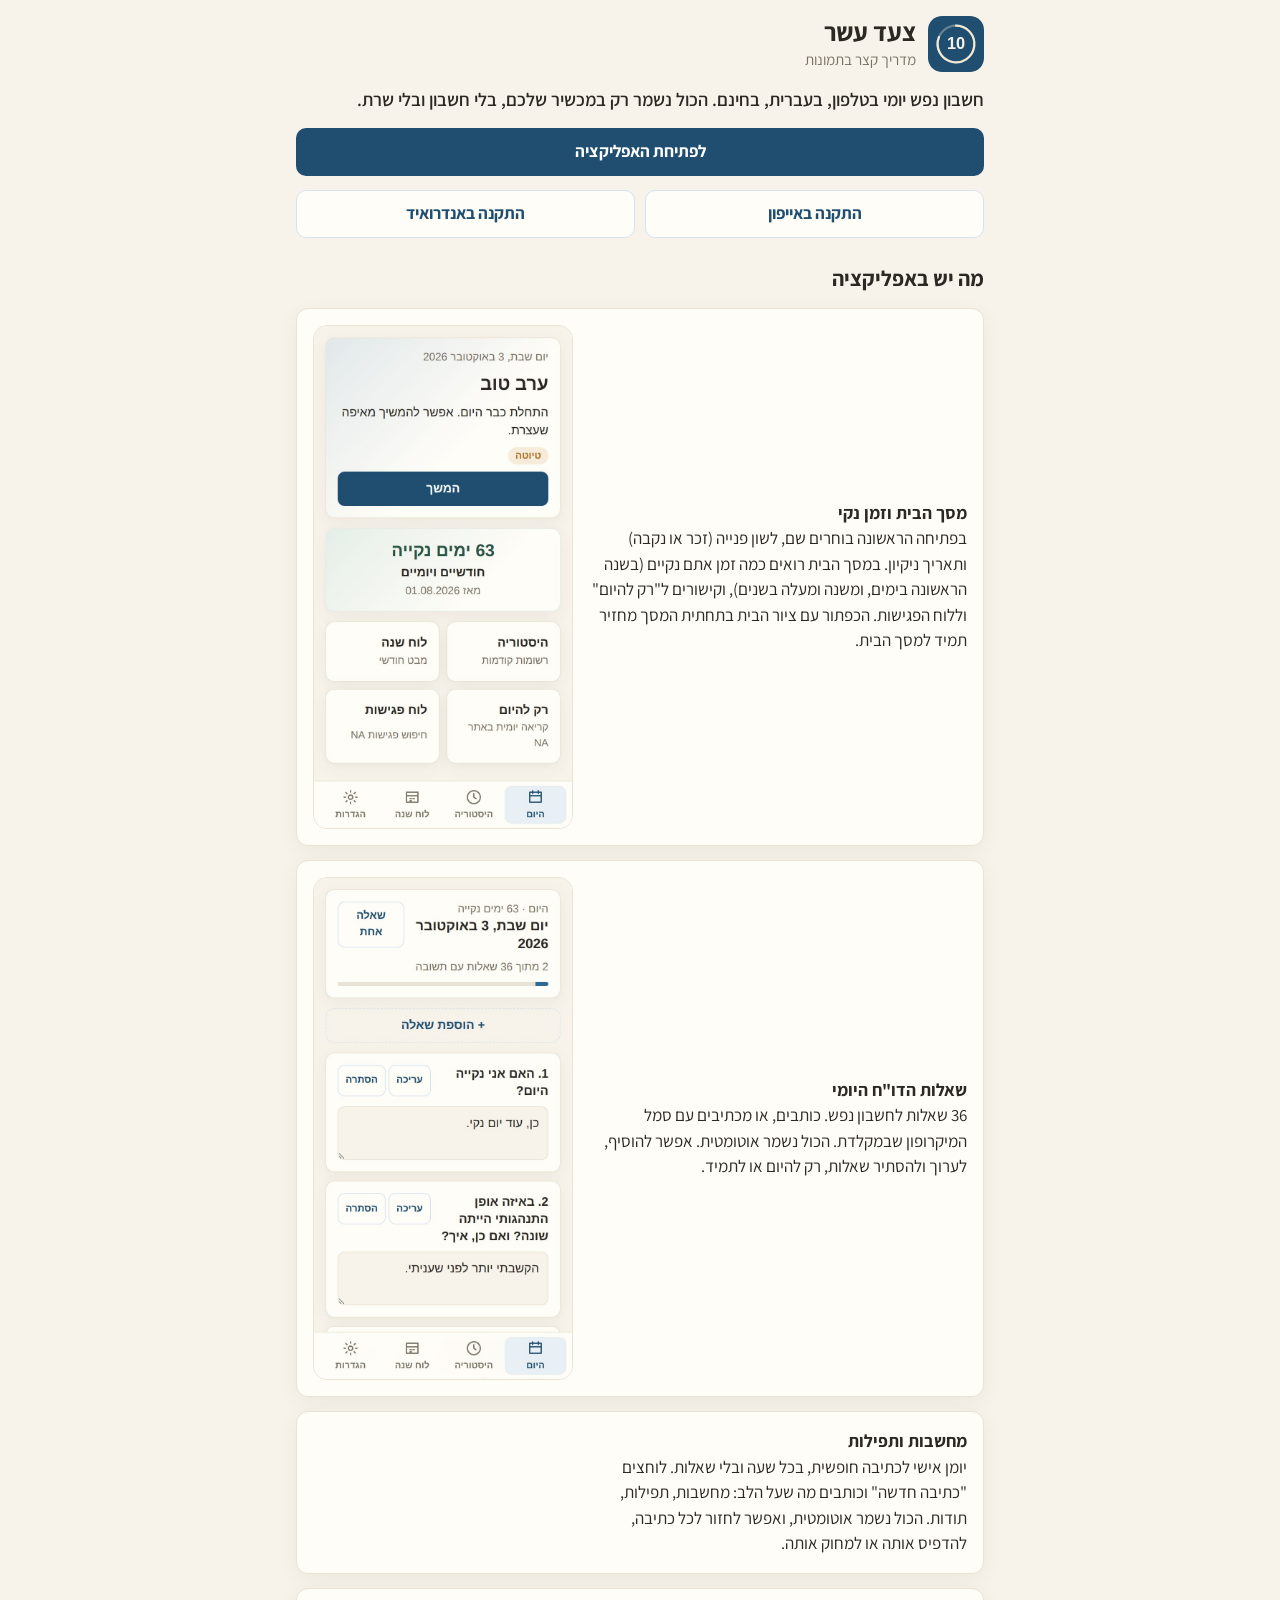
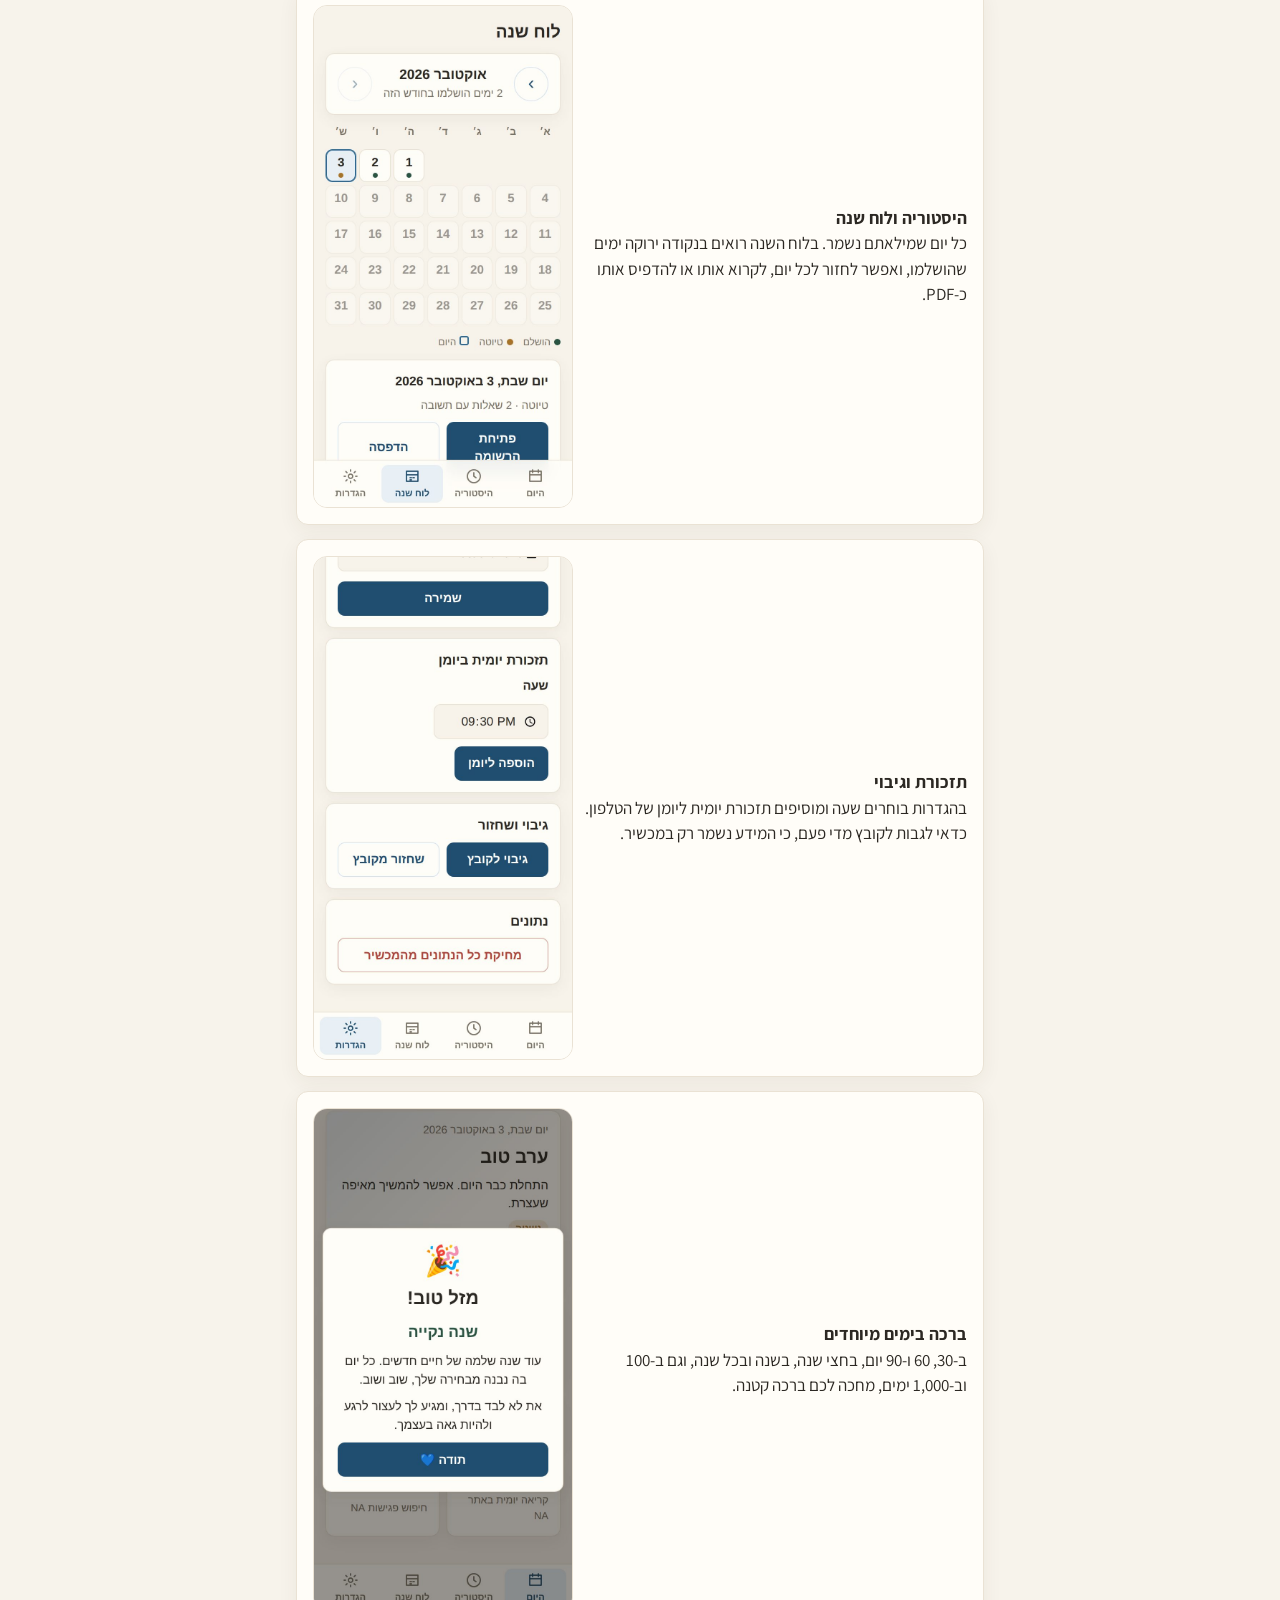
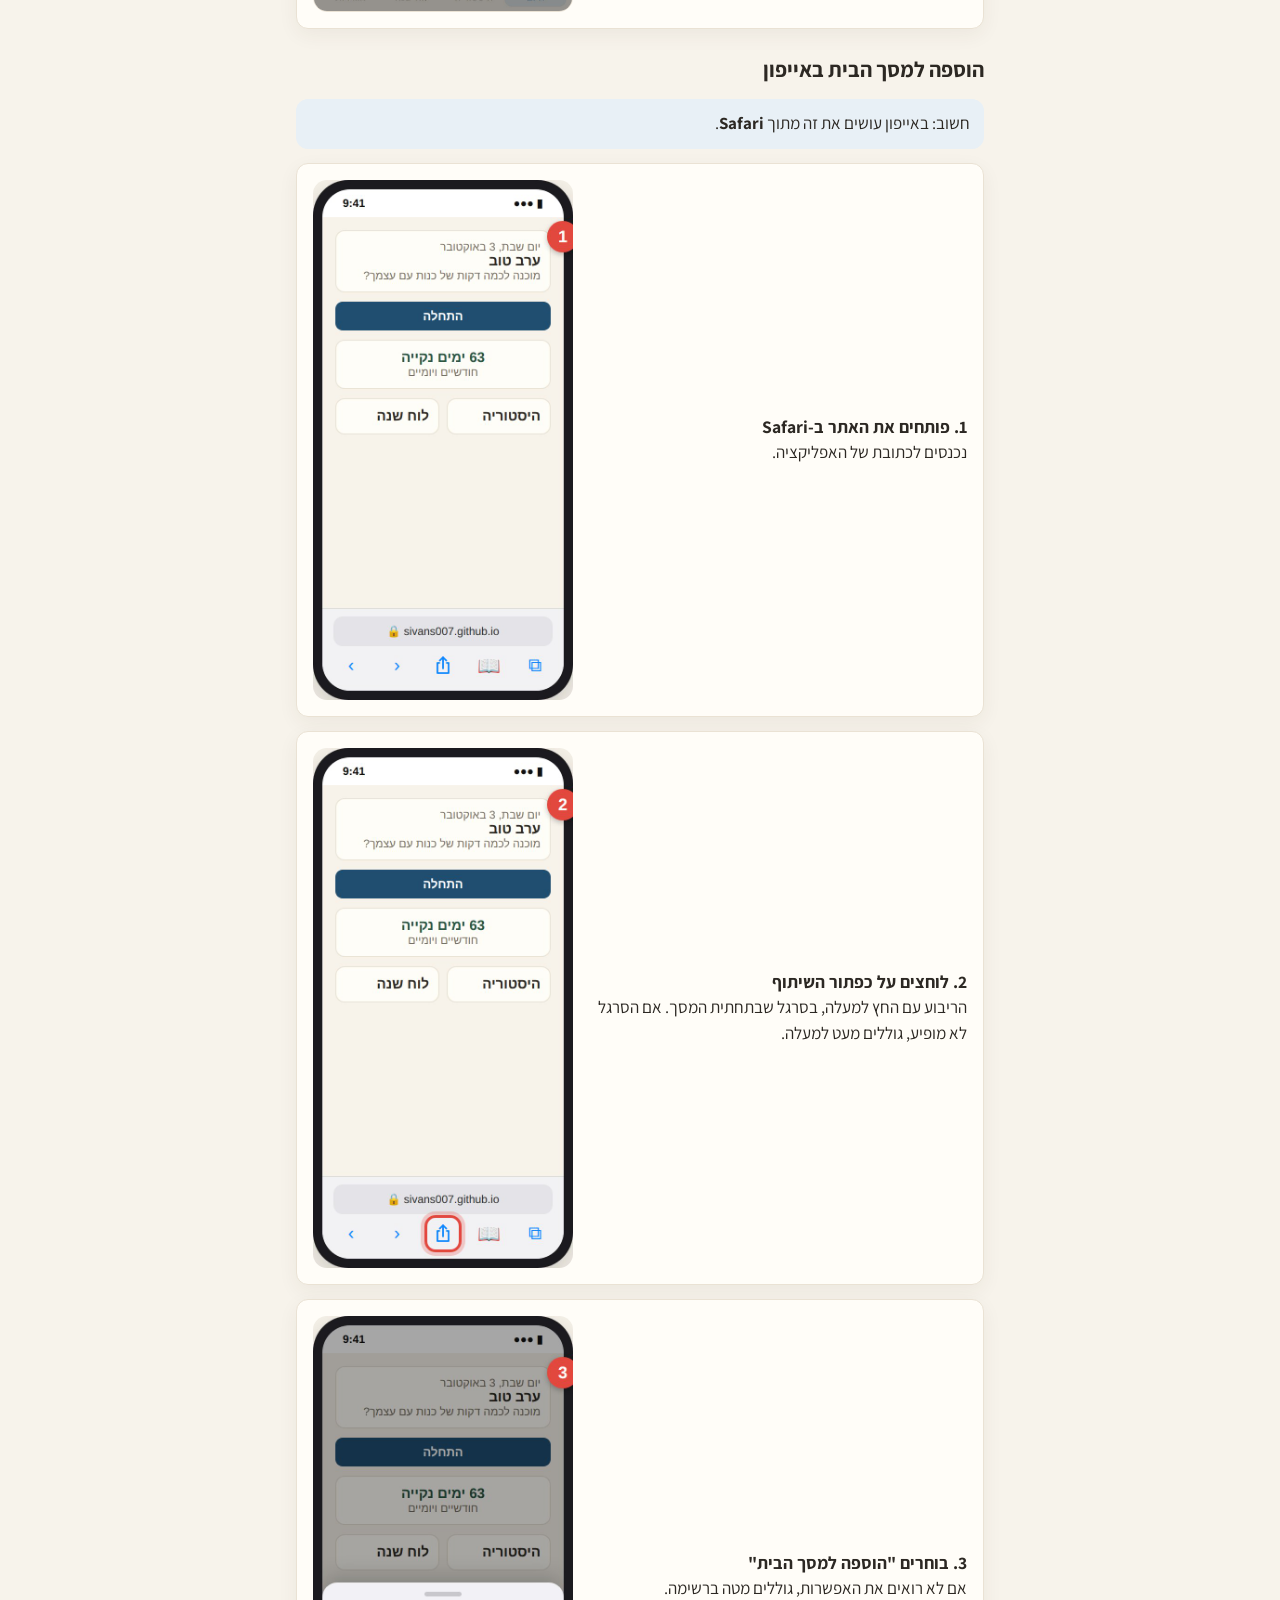
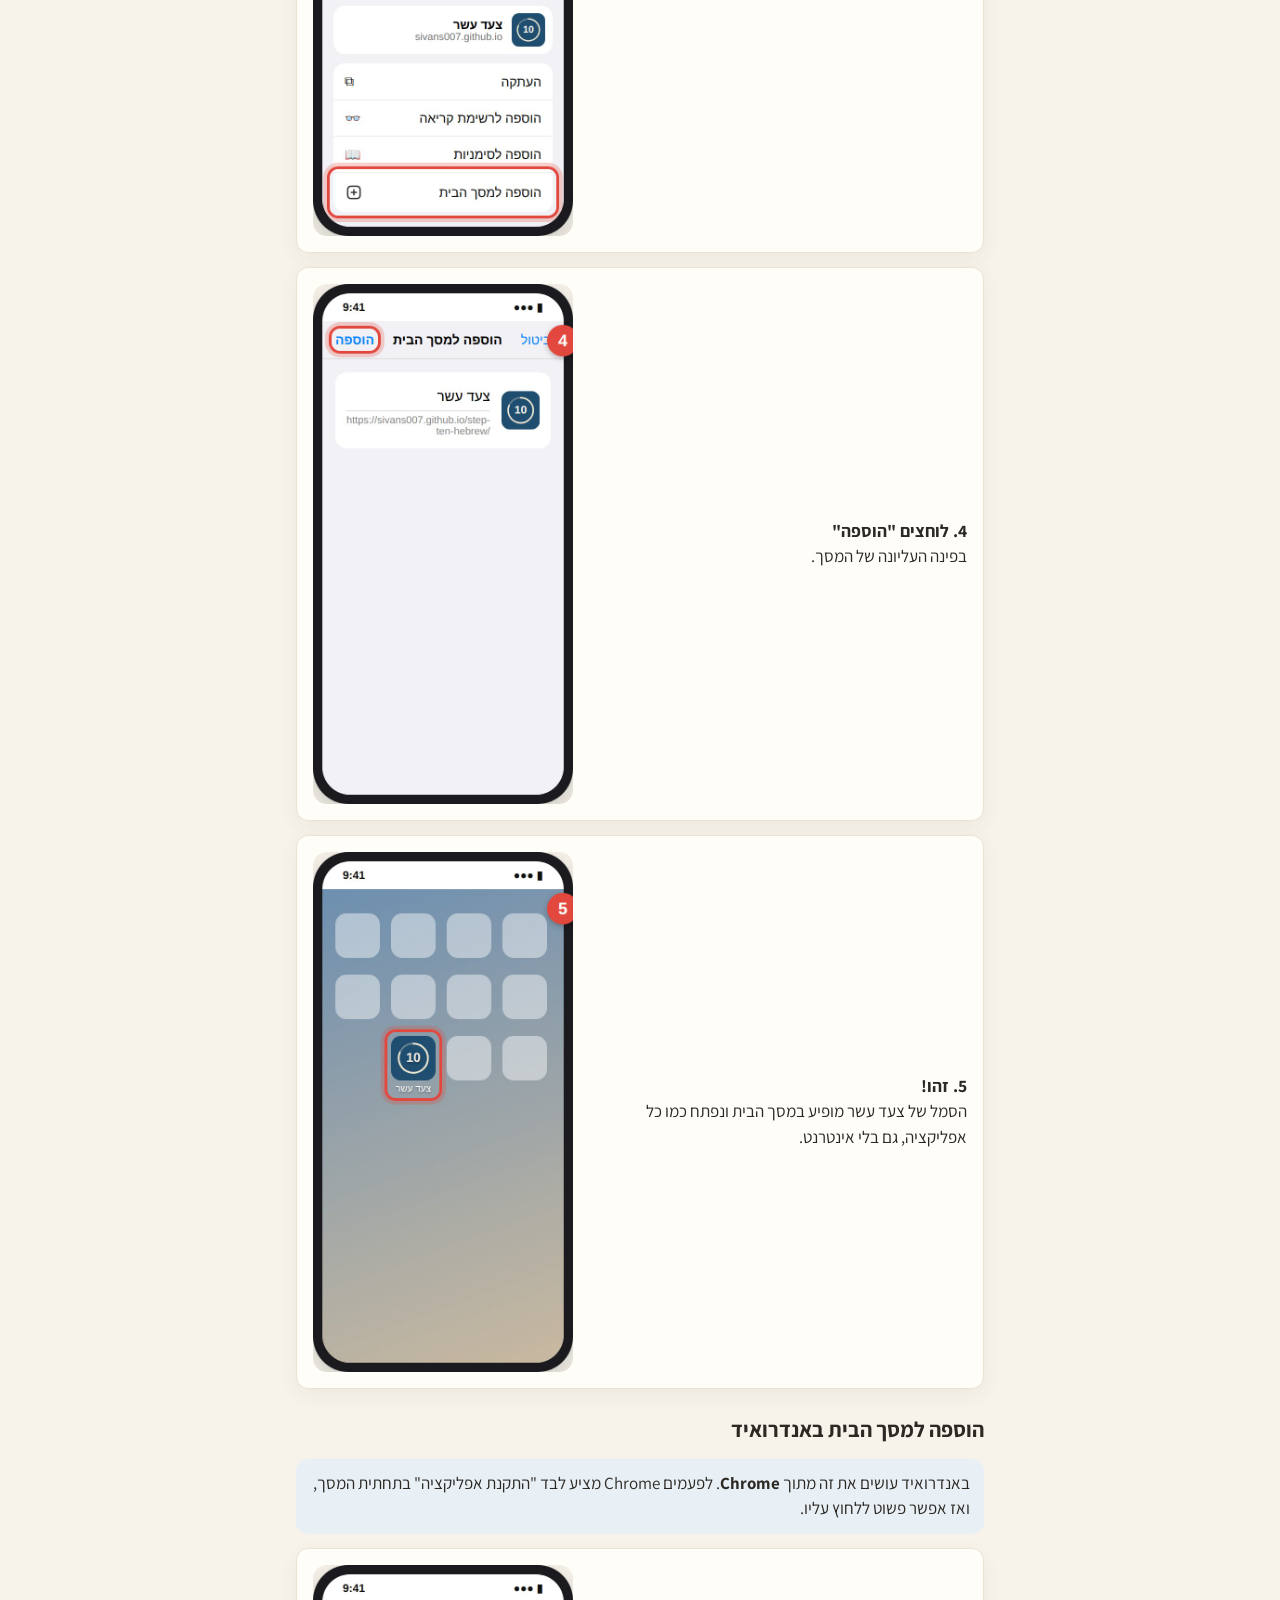
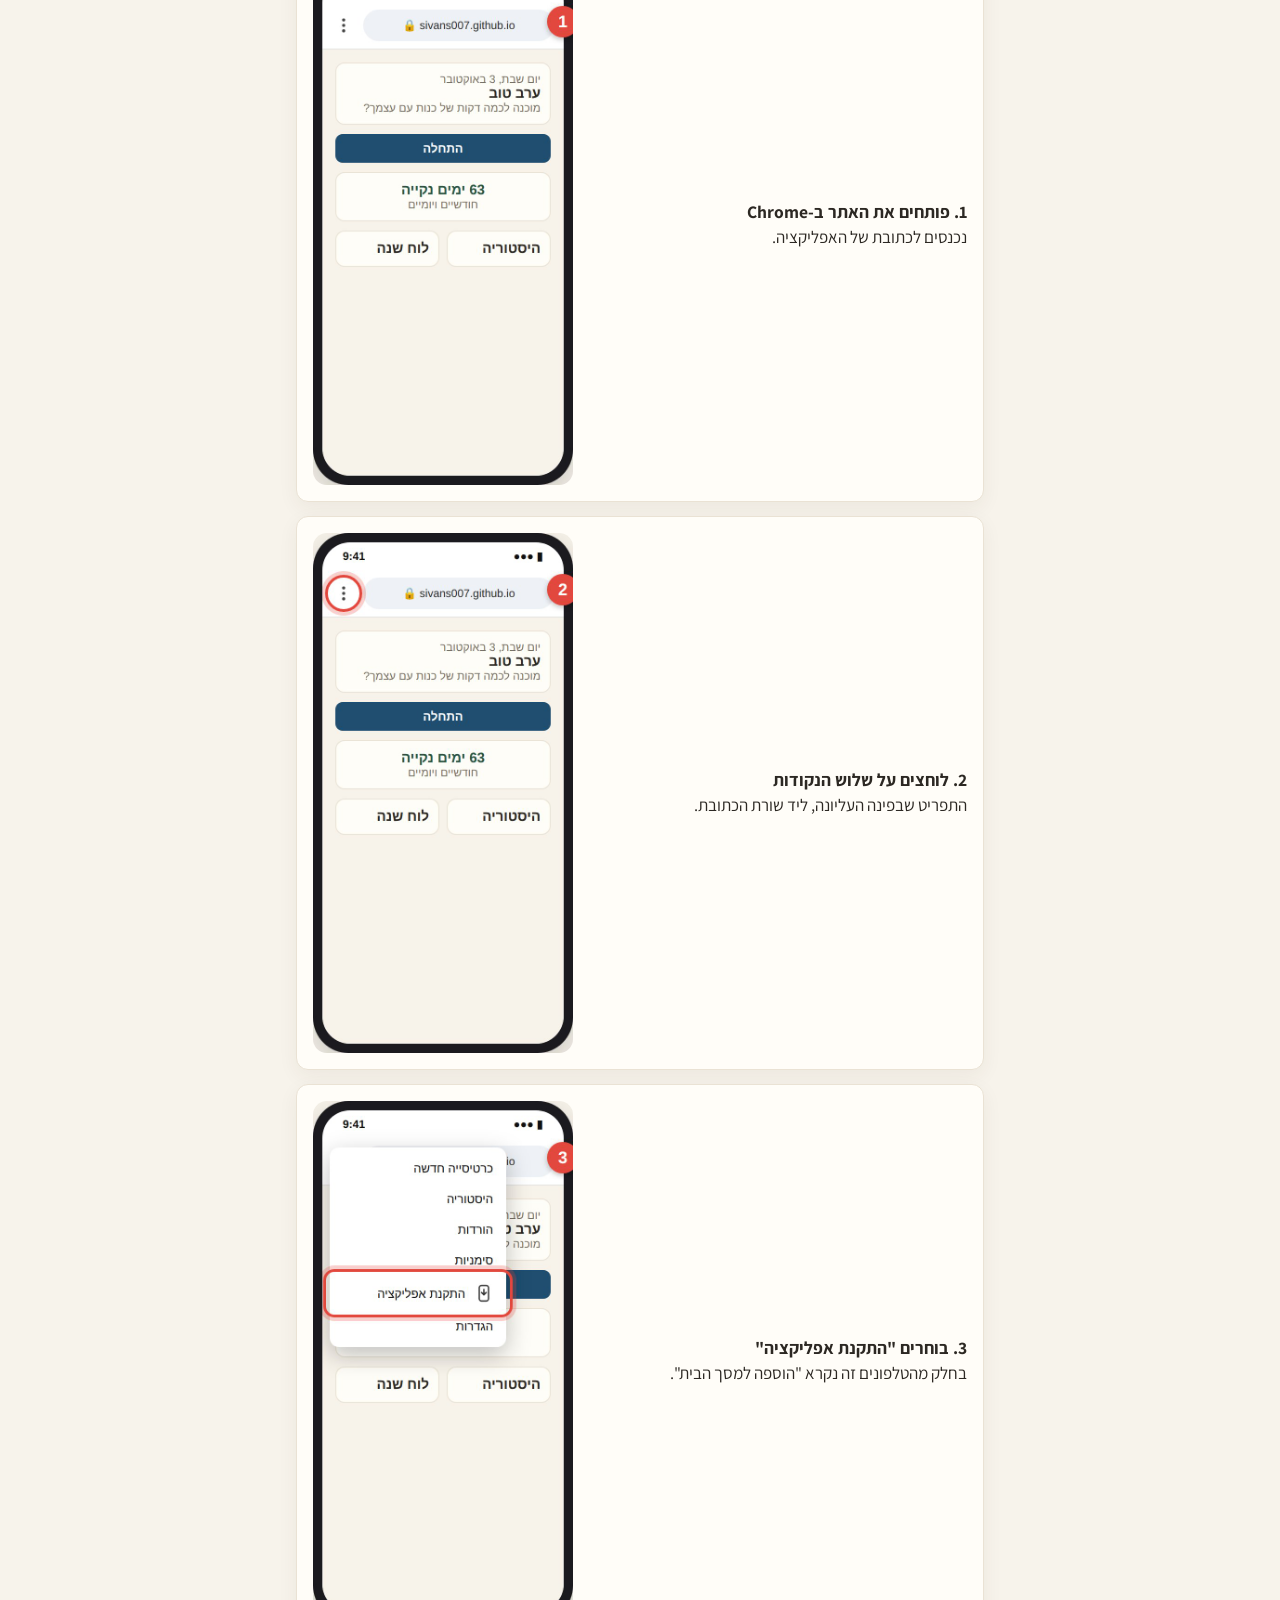
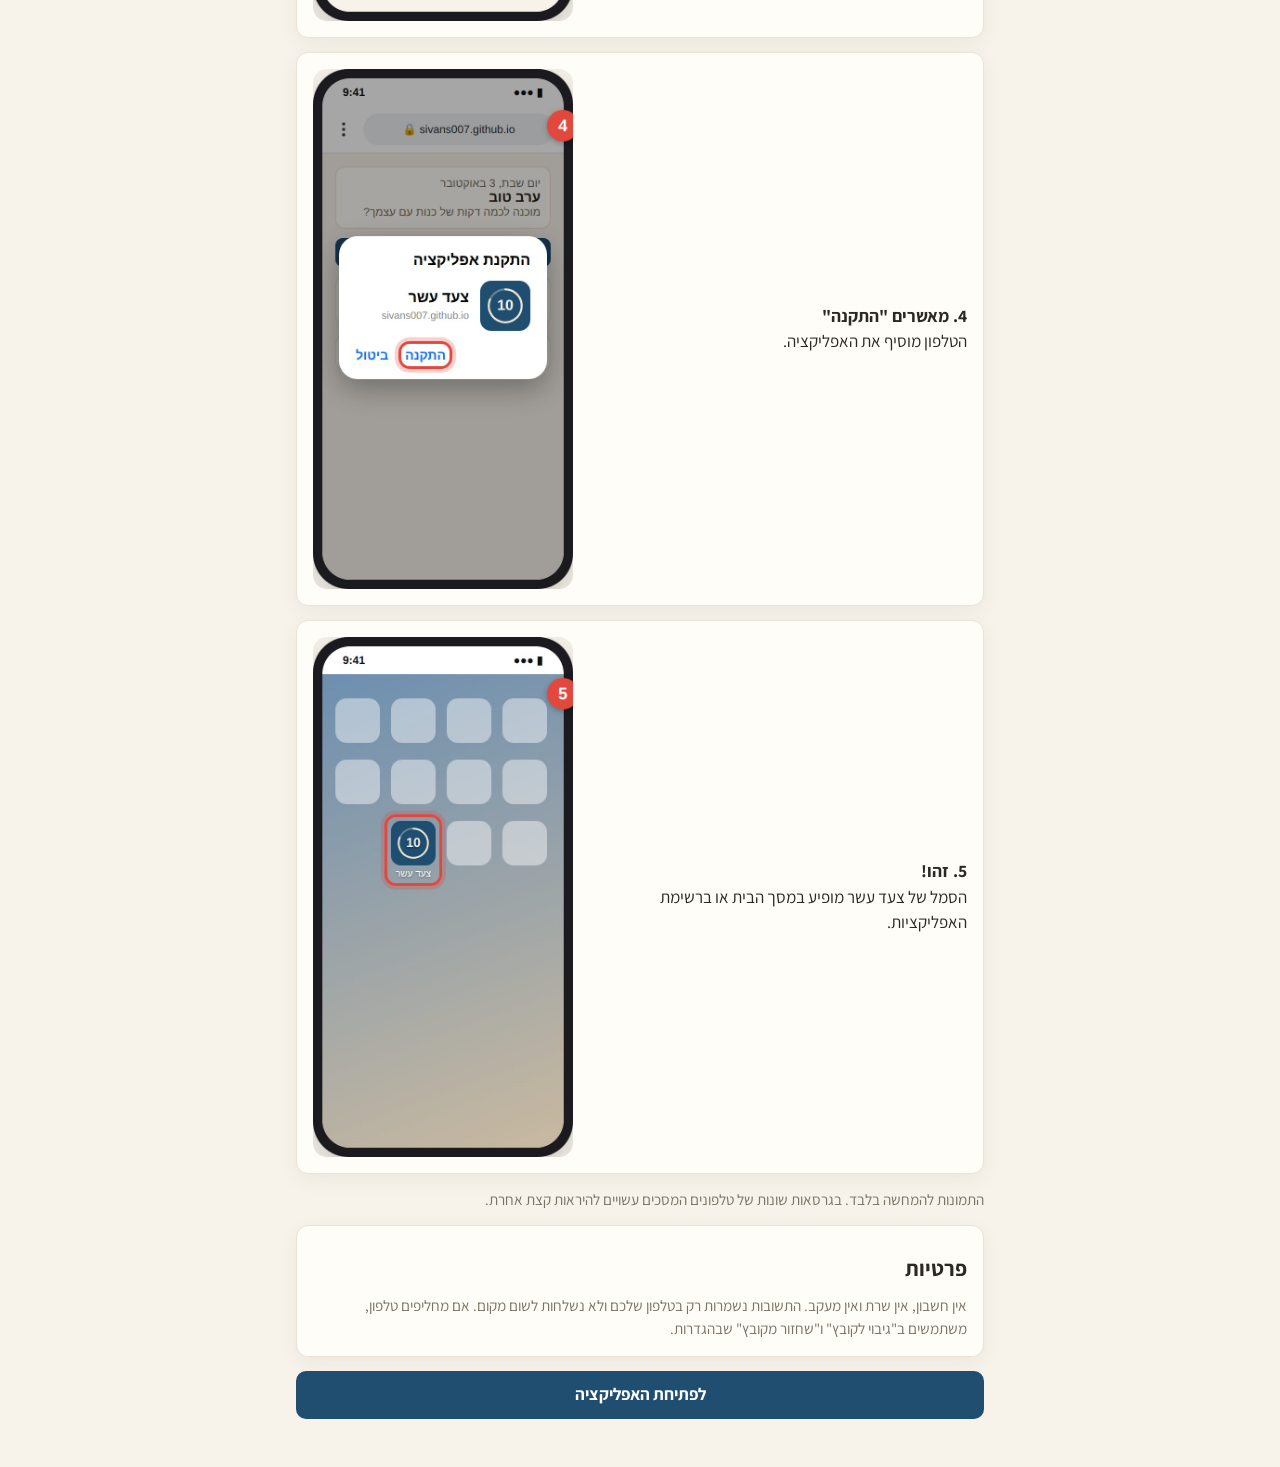
==== commit c2dd15ec: "Years shown big in clean time, house home button, personal journal (מחשבות ותפילות) - Clean time: fr" ====
--- a/guide.html
+++ b/guide.html
@@ -125,7 +125,7 @@
       <section class="card feature">
         <div>
           <h3>מסך הבית וזמן נקי</h3>
-          <p>בפתיחה הראשונה בוחרים שם, לשון פנייה (זכר או נקבה) ותאריך ניקיון. במסך הבית רואים כמה זמן אתם נקיים, וקישורים ל"רק להיום" וללוח הפגישות.</p>
+          <p>בפתיחה הראשונה בוחרים שם, לשון פנייה (זכר או נקבה) ותאריך ניקיון. במסך הבית רואים כמה זמן אתם נקיים (בשנה הראשונה בימים, ומשנה ומעלה בשנים), וקישורים ל"רק להיום" וללוח הפגישות. הכפתור עם ציור הבית בתחתית המסך מחזיר תמיד למסך הבית.</p>
         </div>
         <img class="shot" src="guide/app-home.jpg" alt="מסך הבית: ברכה, כפתור התחלה וספירת ימים נקיים" width="360" height="700" loading="lazy" />
       </section>
@@ -136,6 +136,13 @@
           <p>36 שאלות לחשבון נפש. כותבים, או מכתיבים עם סמל המיקרופון שבמקלדת. הכול נשמר אוטומטית. אפשר להוסיף, לערוך ולהסתיר שאלות, רק להיום או לתמיד.</p>
         </div>
         <img class="shot" src="guide/app-questions.jpg" alt="מסך השאלות עם תשובות" width="360" height="700" loading="lazy" />
+      </section>
+
+      <section class="card feature">
+        <div>
+          <h3>מחשבות ותפילות</h3>
+          <p>יומן אישי לכתיבה חופשית, בכל שעה ובלי שאלות. לוחצים "כתיבה חדשה" וכותבים מה שעל הלב: מחשבות, תפילות, תודות. הכול נשמר אוטומטית, ואפשר לחזור לכל כתיבה, להדפיס אותה או למחוק אותה.</p>
+        </div>
       </section>
 
       <section class="card feature">
--- a/styles.css
+++ b/styles.css
@@ -356,9 +356,6 @@
   font-weight: 600;
 }
 
-.setup-guide {
-  justify-self: center;
-}
 
 .setup-form {
   display: grid;
@@ -421,27 +418,8 @@
   color: var(--amber);
 }
 
-.install-hint {
-  display: grid;
-  gap: 10px;
-  border-color: var(--accent-line);
-  background: var(--accent-soft);
-}
-
-.install-steps {
-  margin: 6px 0 0;
-  padding-inline-start: 20px;
-  display: grid;
-  gap: 4px;
-}
-
-.share-glyph {
-  display: inline-block;
-  padding: 0 4px;
-  border: 1px solid var(--accent-line);
-  border-radius: 6px;
-  font-size: 0.85em;
-}
+
+
 
 .entry-header {
   display: grid;
@@ -512,10 +490,6 @@
   flex-shrink: 0;
 }
 
-.dictation-hint {
-  font-size: 0.82rem;
-  color: var(--muted);
-}
 
 .add-question {
   min-height: 48px;
@@ -754,8 +728,9 @@
   bottom: 0;
   z-index: 30;
   display: grid;
-  grid-template-columns: repeat(4, 1fr);
-  padding: 6px 8px max(6px, env(safe-area-inset-bottom));
+  grid-template-columns: repeat(5, 1fr);
+  gap: 2px;
+  padding: 6px 6px max(6px, env(safe-area-inset-bottom));
   background: color-mix(in srgb, var(--surface) 94%, transparent);
   border-top: 1px solid var(--line);
   backdrop-filter: blur(10px);
@@ -775,8 +750,9 @@
   border-radius: 10px;
   background: none;
   color: var(--muted);
-  font-size: 0.8rem;
-  font-weight: 700;
+  font-size: 0.78rem;
+  font-weight: 700;
+  white-space: nowrap;
 }
 
 .nav-item svg {
@@ -890,6 +866,11 @@
   line-height: 1.25;
 }
 
+.clean-years {
+  font-size: 2.1rem;
+  line-height: 1.15;
+}
+
 .clean-detail {
   font-weight: 600;
 }
@@ -992,3 +973,50 @@
     display: none;
   }
 }
+
+/* מחשבות ותפילות */
+
+.quick-journal {
+  grid-column: 1 / -1;
+  border-color: var(--accent-line);
+  background: linear-gradient(135deg, var(--accent-soft), var(--surface) 70%);
+}
+
+.journal-head {
+  display: grid;
+  gap: 4px;
+}
+
+.journal-head h1 {
+  font-size: 1.2rem;
+  line-height: 1.3;
+}
+
+.journal-card {
+  padding: 12px;
+}
+
+.journal-area {
+  min-height: 40vh;
+  line-height: 1.7;
+}
+
+.journal-item {
+  display: grid;
+  gap: 4px;
+  width: 100%;
+  min-height: 64px;
+  text-align: right;
+  color: var(--text);
+}
+
+.journal-item-date {
+  color: var(--muted);
+  font-size: 0.9rem;
+  font-weight: 700;
+}
+
+.journal-item-text {
+  font-size: 0.98rem;
+  overflow-wrap: anywhere;
+}
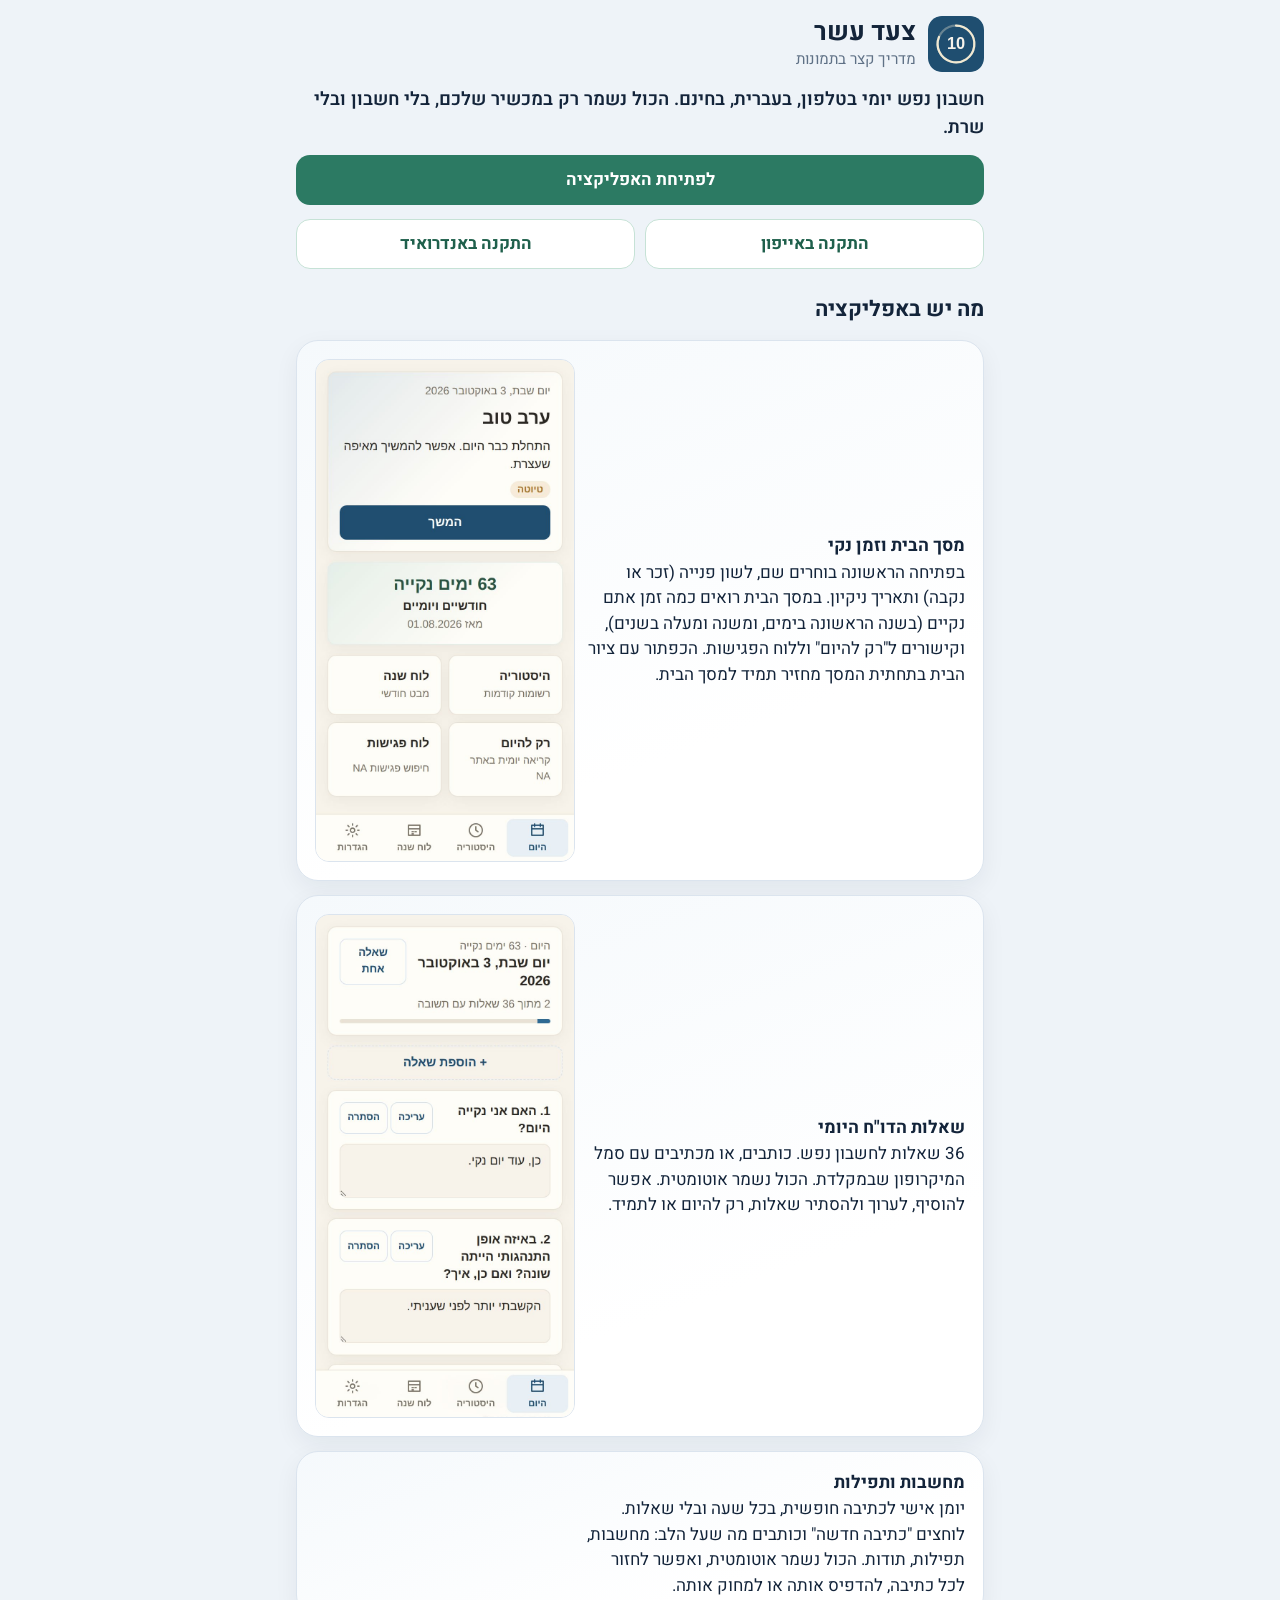
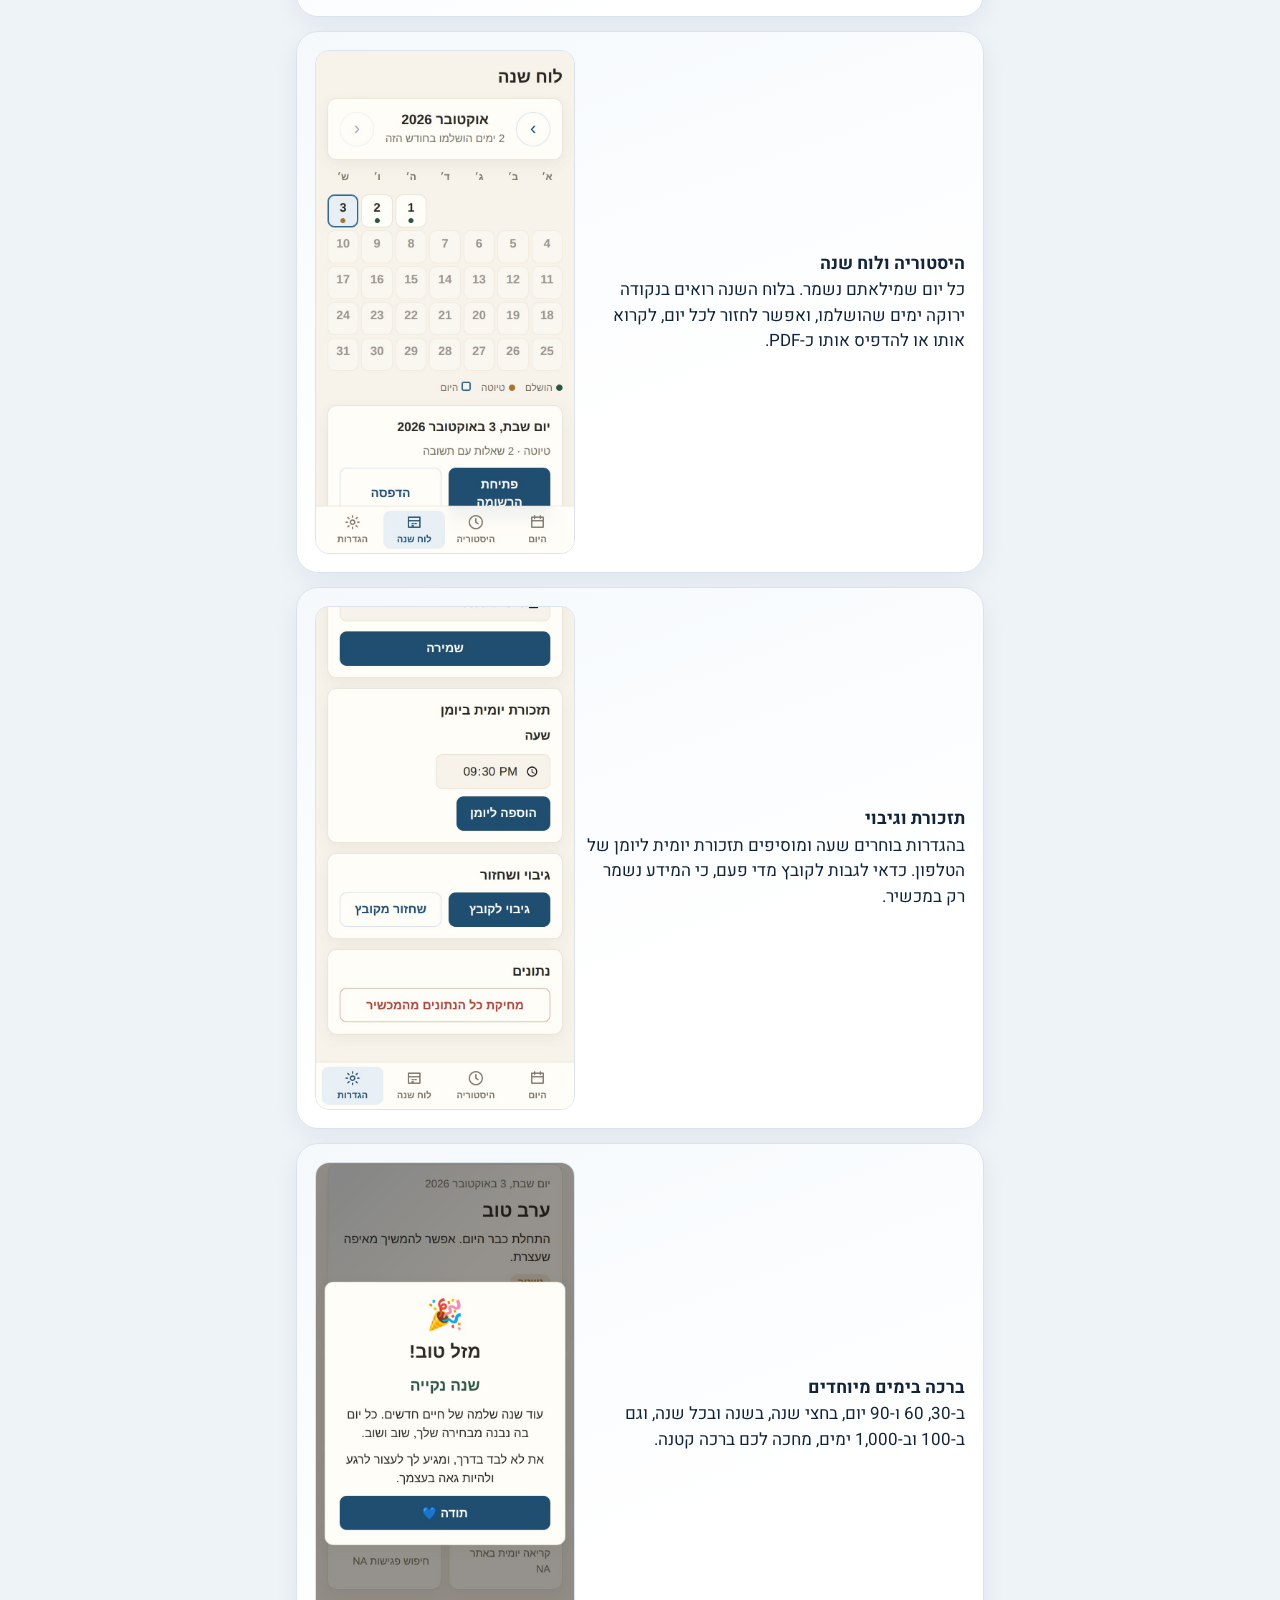
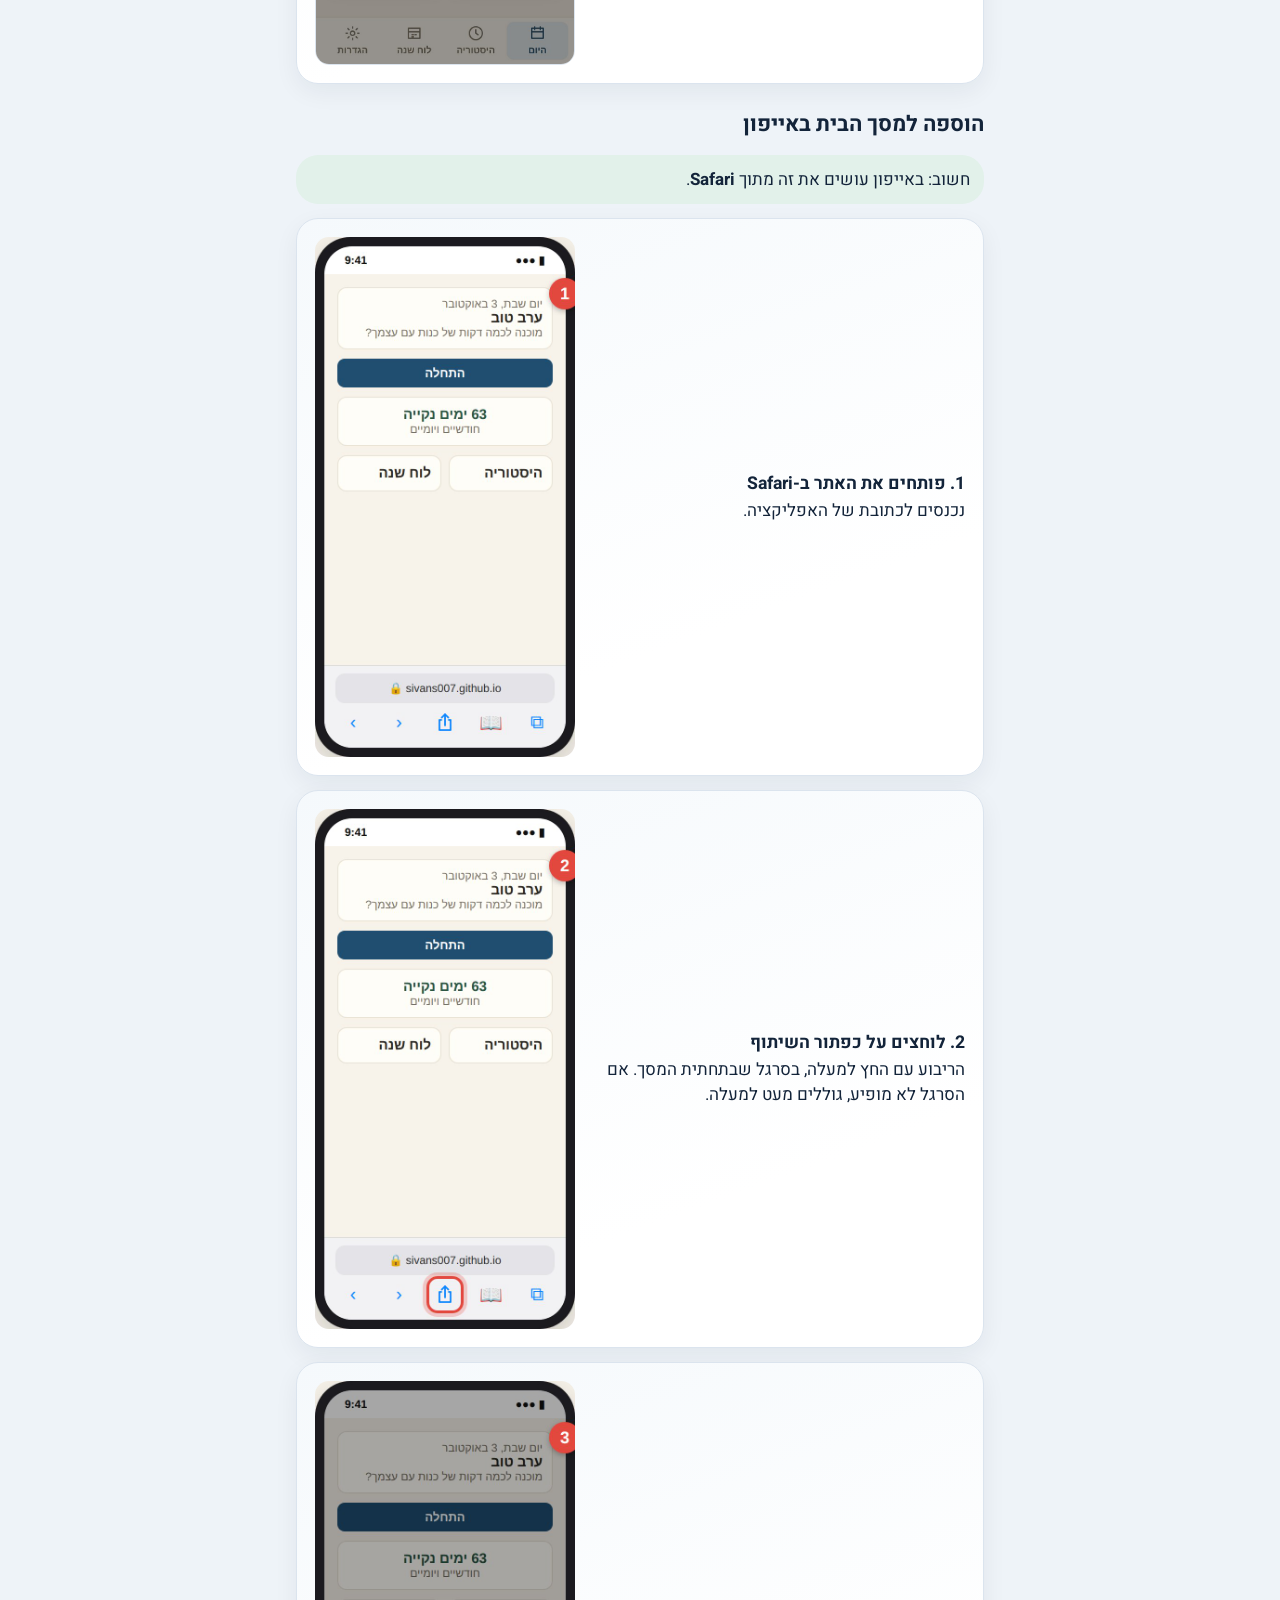
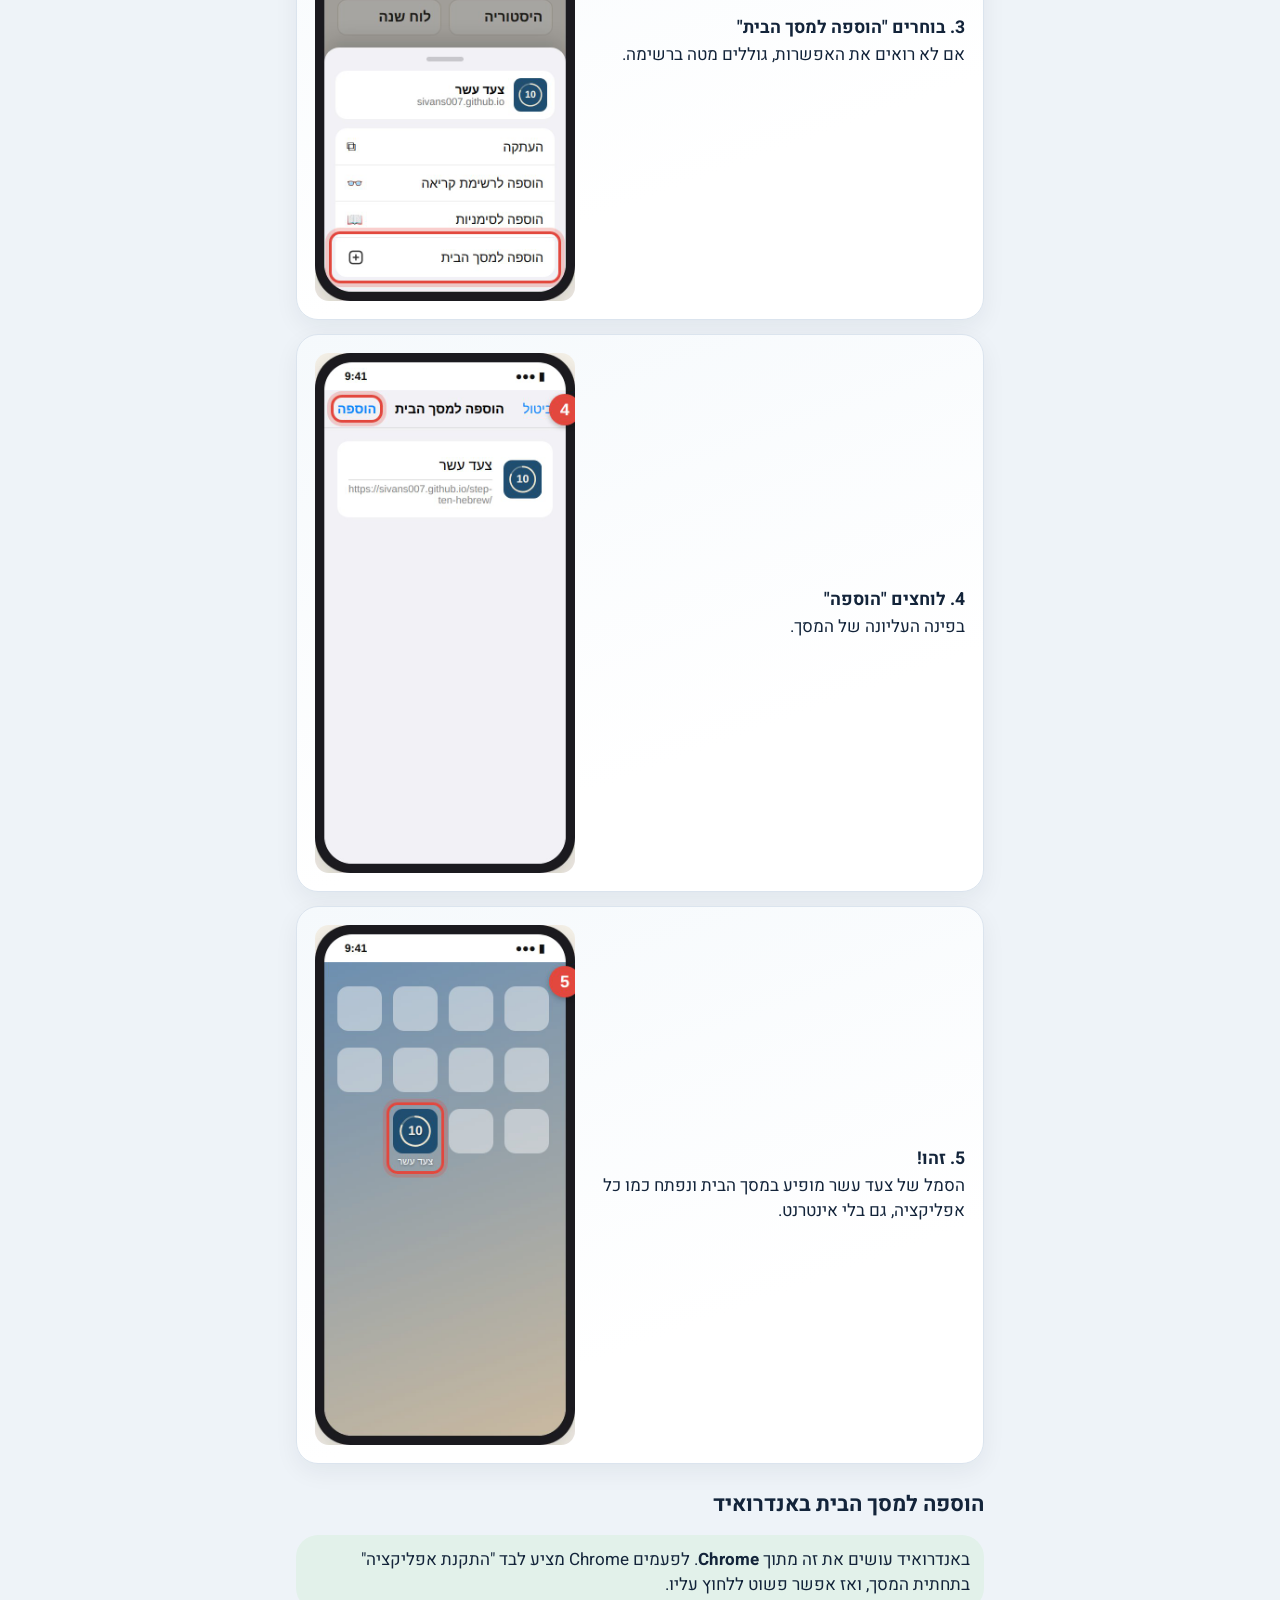
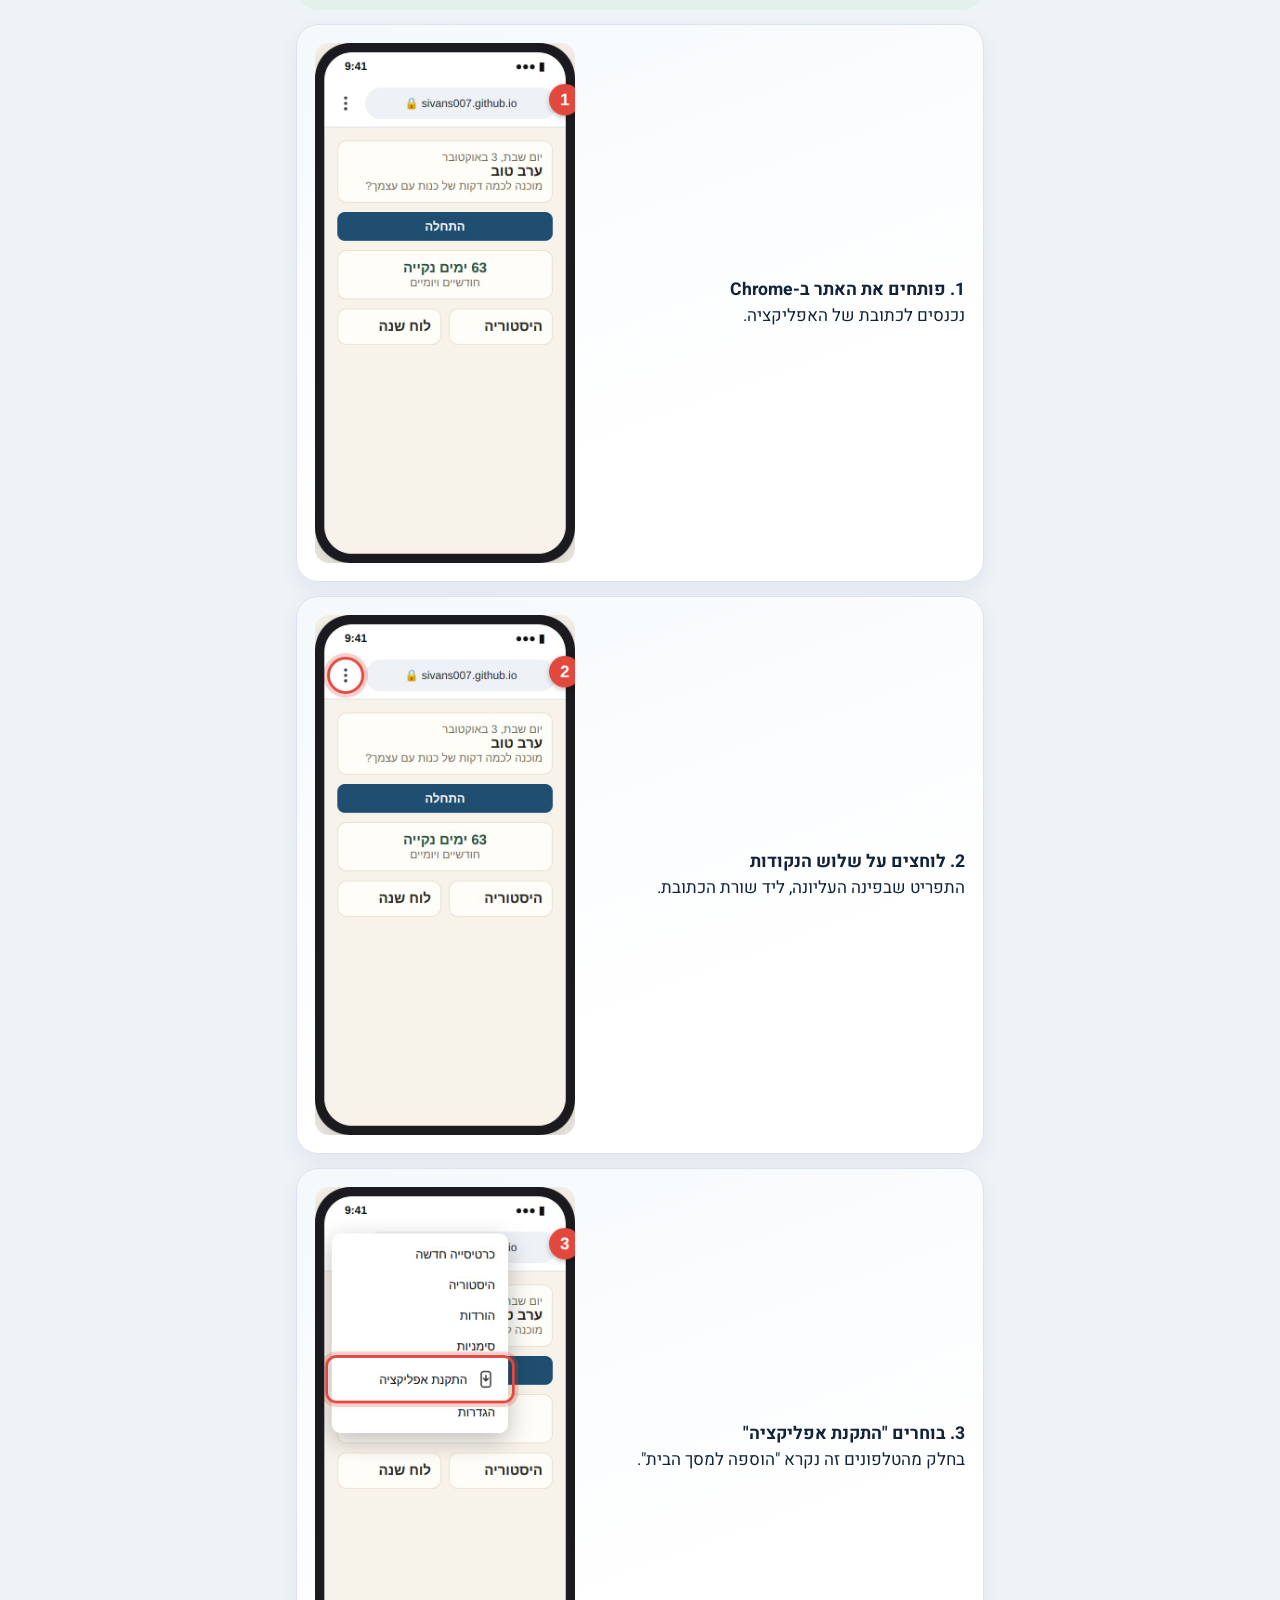
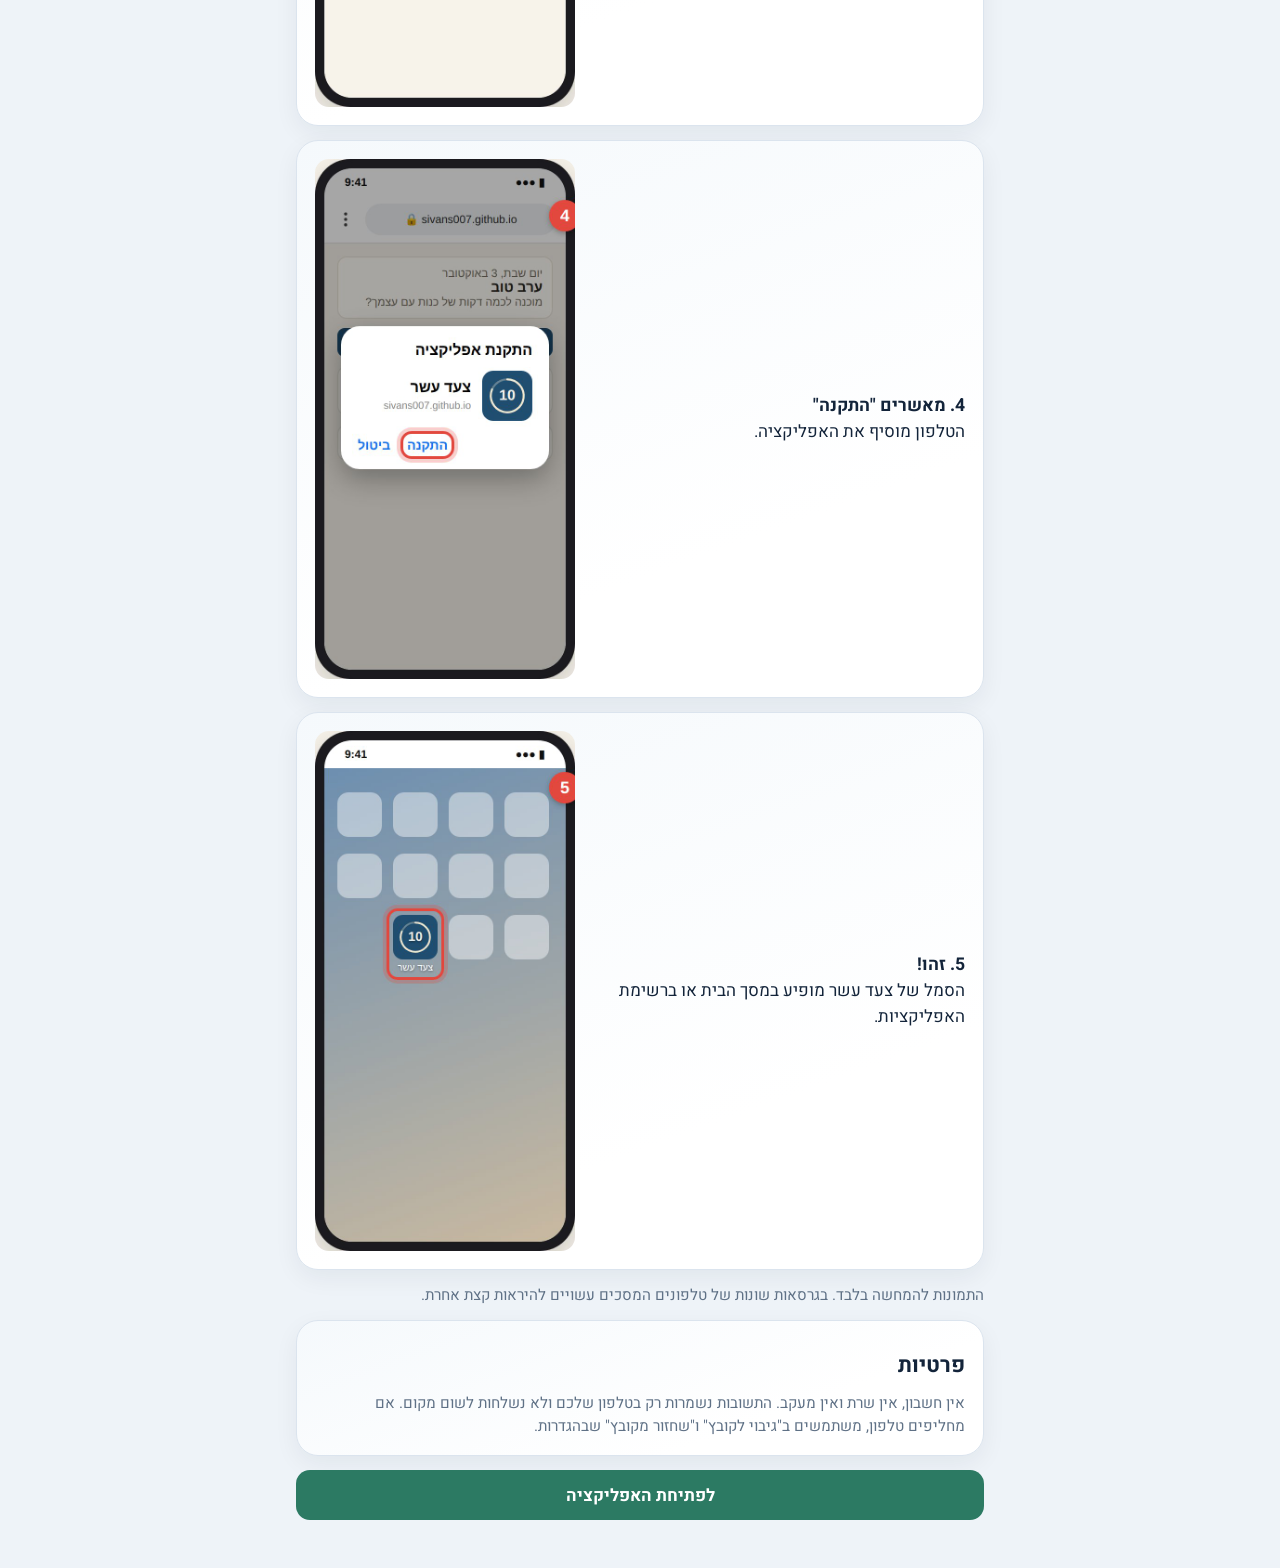
==== commit 18fa8ab2: "New look inspired by the 12 Steps app Night-blue dark theme with a matching light theme, mint accent" ====
--- a/guide.html
+++ b/guide.html
@@ -5,14 +5,14 @@
     <meta name="viewport" content="width=device-width, initial-scale=1, viewport-fit=cover" />
     <title>צעד עשר: מדריך</title>
     <meta name="description" content="מדריך קצר לאפליקציית צעד עשר, ואיך מוסיפים אותה למסך הבית באייפון ובאנדרואיד." />
-    <meta name="theme-color" content="#f7f3eb" media="(prefers-color-scheme: light)" />
-    <meta name="theme-color" content="#1a1712" media="(prefers-color-scheme: dark)" />
+    <meta name="theme-color" content="#eef3f8" media="(prefers-color-scheme: light)" />
+    <meta name="theme-color" content="#0f1a27" media="(prefers-color-scheme: dark)" />
     <link rel="manifest" href="manifest.webmanifest" />
     <link rel="icon" href="icons/icon.svg" type="image/svg+xml" />
     <link rel="apple-touch-icon" href="icons/apple-touch-icon.png" />
     <link rel="preconnect" href="https://fonts.googleapis.com" />
     <link rel="preconnect" href="https://fonts.gstatic.com" crossorigin />
-    <link rel="stylesheet" href="https://fonts.googleapis.com/css2?family=Assistant:wght@400;600;700;800&display=swap" />
+    <link rel="stylesheet" href="https://fonts.googleapis.com/css2?family=Heebo:wght@400;500;600;700;800&display=swap" />
     <link rel="stylesheet" href="styles.css" />
     <style>
       .guide {
--- a/styles.css
+++ b/styles.css
@@ -1,42 +1,54 @@
+/* צבעים בהשראת אפליקציית 12 הצעדים: כחול לילה, כרטיסים מעוגלים ומבטא מנטה. */
 :root {
   color-scheme: light dark;
-  --bg: #f7f3eb;
-  --surface: #fffdf8;
-  --text: #2c2823;
-  --muted: #7a7265;
-  --line: #eae2d4;
-  --accent: #2e6a94;
-  --accent-2: #1f4e70;
-  --accent-soft: #e8f0f6;
-  --accent-line: #d5e4f0;
+  --bg: #eef3f8;
+  --surface: #ffffff;
+  --surface-2: #f5f9fc;
+  --text: #13243a;
+  --muted: #5f7186;
+  --line: #dbe4ee;
+  --accent: #2c7a63;
+  --accent-2: #1f604c;
+  --accent-soft: #e2f1ea;
+  --accent-line: #c6e2d6;
   --on-accent: #ffffff;
+  --blue: #2f6d9e;
   --danger: #b0453b;
-  --green: #2a5443;
-  --green-soft: #e5eee8;
-  --amber: #a8742a;
-  --amber-soft: #f7ecd9;
-  --radius: 12px;
-  --shadow: 0 6px 20px rgba(70, 55, 30, 0.06);
+  --green: #2c7a63;
+  --green-soft: #e2f1ea;
+  --amber: #b07a22;
+  --amber-soft: #f8eedb;
+  --today-bg: #e2f1ea;
+  --today-line: #c6e2d6;
+  --ring-track: rgba(19, 36, 58, 0.08);
+  --radius: 22px;
+  --radius-sm: 14px;
+  --shadow: 0 8px 24px rgba(19, 36, 58, 0.06);
   --nav-h: 64px;
 }
 
 @media (prefers-color-scheme: dark) {
   :root {
-    --bg: #1a1712;
-    --surface: #241f19;
-    --text: #f3ece0;
-    --muted: #b3a895;
-    --line: #3a332a;
-    --accent: #7fb4da;
-    --accent-2: #a9cde6;
-    --accent-soft: #1e2a33;
-    --accent-line: #2c3b45;
-    --on-accent: #10202c;
-    --danger: #e9948b;
-    --green: #86c5a4;
-    --green-soft: #1b2a23;
-    --amber: #e3b56f;
-    --amber-soft: #33291b;
+    --bg: #0f1a27;
+    --surface: #152435;
+    --surface-2: #1b2e45;
+    --text: #eef2f7;
+    --muted: #8d9cb0;
+    --line: #23364c;
+    --accent: #8fd1b5;
+    --accent-2: #a6dcc5;
+    --accent-soft: #19323a;
+    --accent-line: #2a4a52;
+    --on-accent: #0f1a27;
+    --blue: #7fb4e6;
+    --danger: #f08f86;
+    --green: #8fd1b5;
+    --green-soft: #183634;
+    --amber: #f2c14e;
+    --amber-soft: #3a3020;
+    --today-bg: #183a35;
+    --today-line: #24544a;
+    --ring-track: rgba(255, 255, 255, 0.07);
     --shadow: none;
   }
 }
@@ -54,7 +66,7 @@
   min-height: 100vh;
   background: var(--bg);
   color: var(--text);
-  font-family: "Assistant", "Segoe UI", Arial, "Noto Sans Hebrew", sans-serif;
+  font-family: "Heebo", "Assistant", "Segoe UI", Arial, "Noto Sans Hebrew", sans-serif;
   font-size: 17px;
   line-height: 1.5;
   -webkit-font-smoothing: antialiased;
@@ -104,11 +116,11 @@
 }
 
 .card {
-  background: var(--surface);
+  background: linear-gradient(160deg, var(--surface-2), var(--surface) 70%);
   border: 1px solid var(--line);
   border-radius: var(--radius);
   box-shadow: var(--shadow);
-  padding: 16px;
+  padding: 18px;
 }
 
 .muted {
@@ -134,9 +146,9 @@
   align-items: center;
   justify-content: center;
   gap: 6px;
-  min-height: 48px;
+  min-height: 50px;
   padding: 10px 18px;
-  border-radius: 10px;
+  border-radius: var(--radius-sm);
   font-weight: 700;
   text-align: center;
   text-decoration: none;
@@ -144,7 +156,7 @@
 }
 
 .primary-button {
-  background: var(--accent-2);
+  background: var(--accent);
   color: var(--on-accent);
 }
 
@@ -232,7 +244,7 @@
   min-height: 48px;
   padding: 10px 12px;
   border: 1px solid var(--line);
-  border-radius: 10px;
+  border-radius: 12px;
   background: var(--bg);
   color: var(--text);
 }
@@ -281,7 +293,7 @@
   min-height: 48px;
   padding: 6px 14px;
   border: 1px solid var(--line);
-  border-radius: 10px;
+  border-radius: 12px;
   background: var(--bg);
   cursor: pointer;
 }
@@ -364,37 +376,184 @@
   text-align: right;
 }
 
-/* מסך היום */
+/* מסך הבית */
+
+.app-header {
+  display: flex;
+  align-items: center;
+  justify-content: space-between;
+  gap: 12px;
+  padding-top: 4px;
+}
+
+.app-title {
+  color: var(--accent);
+  font-size: 1.45rem;
+  font-weight: 800;
+}
+
+.round-button {
+  display: grid;
+  place-items: center;
+  width: 48px;
+  height: 48px;
+  border-radius: 50%;
+  border: 1px solid var(--line);
+  background: var(--surface-2);
+  color: var(--accent);
+}
+
+.icon {
+  width: 24px;
+  height: 24px;
+  fill: none;
+  stroke: currentColor;
+  stroke-width: 1.8;
+  stroke-linecap: round;
+  stroke-linejoin: round;
+  flex: 0 0 auto;
+}
+
+.tone-mint {
+  color: var(--accent);
+}
+
+.tone-blue {
+  color: var(--blue);
+}
+
+.tone-muted {
+  color: var(--muted);
+}
 
 .hero {
   display: grid;
-  gap: 10px;
-  background: linear-gradient(135deg, color-mix(in srgb, var(--accent) 14%, var(--surface)), var(--surface) 60%);
+  gap: 4px;
+  padding: 2px 2px 4px;
 }
 
 .hero h1 {
-  font-size: 1.6rem;
-  line-height: 1.25;
-}
-
-.quick-grid {
-  display: grid;
-  grid-template-columns: 1fr 1fr;
-  gap: 10px;
-}
-
-.quick-card {
-  display: grid;
-  text-decoration: none;
-  gap: 2px;
-  min-height: 72px;
+  font-size: 2rem;
+  font-weight: 800;
+  line-height: 1.2;
+}
+
+.hero-intro {
+  margin-top: 4px;
+  color: var(--muted);
+}
+
+.today-card {
+  display: flex;
+  align-items: center;
+  gap: 14px;
+  width: 100%;
+  min-height: 84px;
   text-align: right;
   color: var(--text);
+  background: var(--today-bg);
+  border-color: var(--today-line);
+}
+
+.today-dot {
+  flex: 0 0 auto;
+  width: 14px;
+  height: 14px;
+  border-radius: 50%;
+  background: var(--amber);
+  box-shadow: 0 0 0 5px color-mix(in srgb, var(--amber) 22%, transparent);
+}
+
+.today-completed .today-dot {
+  background: var(--green);
+  box-shadow: 0 0 0 5px color-mix(in srgb, var(--green) 22%, transparent);
+}
+
+.today-text {
+  flex: 1 1 auto;
+  display: grid;
+  gap: 2px;
+  min-width: 0;
+}
+
+.today-text strong {
+  font-size: 1.15rem;
+}
+
+.today-status {
+  color: var(--amber);
+  font-weight: 700;
+}
+
+.today-completed .today-status {
+  color: var(--green);
+}
+
+.chevron {
+  color: var(--muted);
+  width: 20px;
+  height: 20px;
+}
+
+.quick-grid {
+  display: grid;
+  grid-template-columns: 1fr 1fr;
+  gap: 12px;
+}
+
+.quick-card {
+  display: grid;
+  align-content: start;
+  gap: 4px;
+  min-height: 132px;
+  text-decoration: none;
+  text-align: right;
+  color: var(--text);
+}
+
+.quick-card .icon {
+  width: 28px;
+  height: 28px;
+  margin-bottom: 14px;
+}
+
+.quick-card strong {
+  font-size: 1.1rem;
+  line-height: 1.3;
 }
 
 .quick-card span {
   color: var(--muted);
-  font-size: 0.9rem;
+  font-size: 0.92rem;
+}
+
+.list-card {
+  display: flex;
+  align-items: center;
+  gap: 14px;
+  min-height: 84px;
+  text-decoration: none;
+  color: var(--text);
+}
+
+.list-card .icon:not(.chevron) {
+  width: 26px;
+  height: 26px;
+}
+
+.list-text {
+  flex: 1 1 auto;
+  display: grid;
+  gap: 2px;
+}
+
+.list-text strong {
+  font-size: 1.1rem;
+}
+
+.list-text span {
+  color: var(--muted);
+  font-size: 0.92rem;
 }
 
 .status-chip {
@@ -531,7 +690,7 @@
   position: fixed;
   inset: 0;
   z-index: 40;
-  background: rgba(20, 16, 10, 0.45);
+  background: rgba(8, 14, 24, 0.55);
 }
 
 .dialog {
@@ -553,7 +712,7 @@
 
 .dialog-question {
   padding: 10px 12px;
-  border-radius: 10px;
+  border-radius: 12px;
   background: var(--bg);
 }
 
@@ -642,7 +801,7 @@
   min-height: 46px;
   padding: 4px 0;
   border: 1px solid var(--line);
-  border-radius: 10px;
+  border-radius: 12px;
   background: var(--surface);
   font-weight: 700;
 }
@@ -747,7 +906,7 @@
   min-height: 52px;
   padding: 4px 0;
   border: 0;
-  border-radius: 10px;
+  border-radius: 12px;
   background: none;
   color: var(--muted);
   font-size: 0.78rem;
@@ -778,7 +937,7 @@
   transform: translate(-50%, 20px);
   max-width: calc(100% - 32px);
   padding: 10px 16px;
-  border-radius: 10px;
+  border-radius: 12px;
   background: var(--text);
   color: var(--bg);
   font-weight: 600;
@@ -852,27 +1011,85 @@
 /* זמן נקי */
 
 .clean-time {
-  display: grid;
-  gap: 2px;
+  display: flex;
+  align-items: center;
+  gap: 16px;
+  padding: 20px 16px;
+}
+
+.clean-ring {
+  position: relative;
+  flex: 0 0 auto;
+  width: 118px;
+  height: 118px;
+  display: grid;
+  place-content: center;
+  justify-items: center;
   text-align: center;
-  border-color: var(--green-soft);
-  background: linear-gradient(135deg, var(--green-soft), var(--surface) 70%);
-}
-
-.clean-days {
-  font-size: 1.5rem;
+}
+
+.clean-ring svg {
+  position: absolute;
+  inset: 0;
+  width: 100%;
+  height: 100%;
+}
+
+.ring-track,
+.ring-fill {
+  fill: none;
+  stroke-width: 8;
+}
+
+.ring-track {
+  stroke: var(--ring-track);
+}
+
+.ring-fill {
+  stroke: var(--green);
+  stroke-linecap: round;
+}
+
+.clean-number {
+  position: relative;
+  font-size: 2.9rem;
   font-weight: 800;
+  line-height: 1;
+  letter-spacing: -0.02em;
+}
+
+.clean-unit {
+  position: relative;
+  margin-top: 4px;
+  color: var(--muted);
+  font-size: 0.95rem;
+  font-weight: 600;
+}
+
+.clean-text {
+  flex: 1 1 auto;
+  min-width: 0;
+  display: grid;
+  gap: 4px;
+}
+
+.clean-kicker {
   color: var(--green);
+  font-size: 0.95rem;
+  font-weight: 700;
+}
+
+.clean-detail {
+  font-size: 1.2rem;
+  font-weight: 800;
   line-height: 1.25;
-}
-
-.clean-years {
-  font-size: 2.1rem;
-  line-height: 1.15;
-}
-
-.clean-detail {
-  font-weight: 600;
+  overflow-wrap: anywhere;
+}
+
+.clean-next,
+.clean-since {
+  color: var(--muted);
+  font-size: 0.95rem;
 }
 
 /* ברכת אבן דרך */
@@ -976,11 +1193,7 @@
 
 /* מחשבות ותפילות */
 
-.quick-journal {
-  grid-column: 1 / -1;
-  border-color: var(--accent-line);
-  background: linear-gradient(135deg, var(--accent-soft), var(--surface) 70%);
-}
+
 
 .journal-head {
   display: grid;
@@ -1020,3 +1233,11 @@
   font-size: 0.98rem;
   overflow-wrap: anywhere;
 }
+
+.entry-header-top .ghost-button {
+  white-space: nowrap;
+}
+
+.quick-card {
+  padding: 18px 16px;
+}
